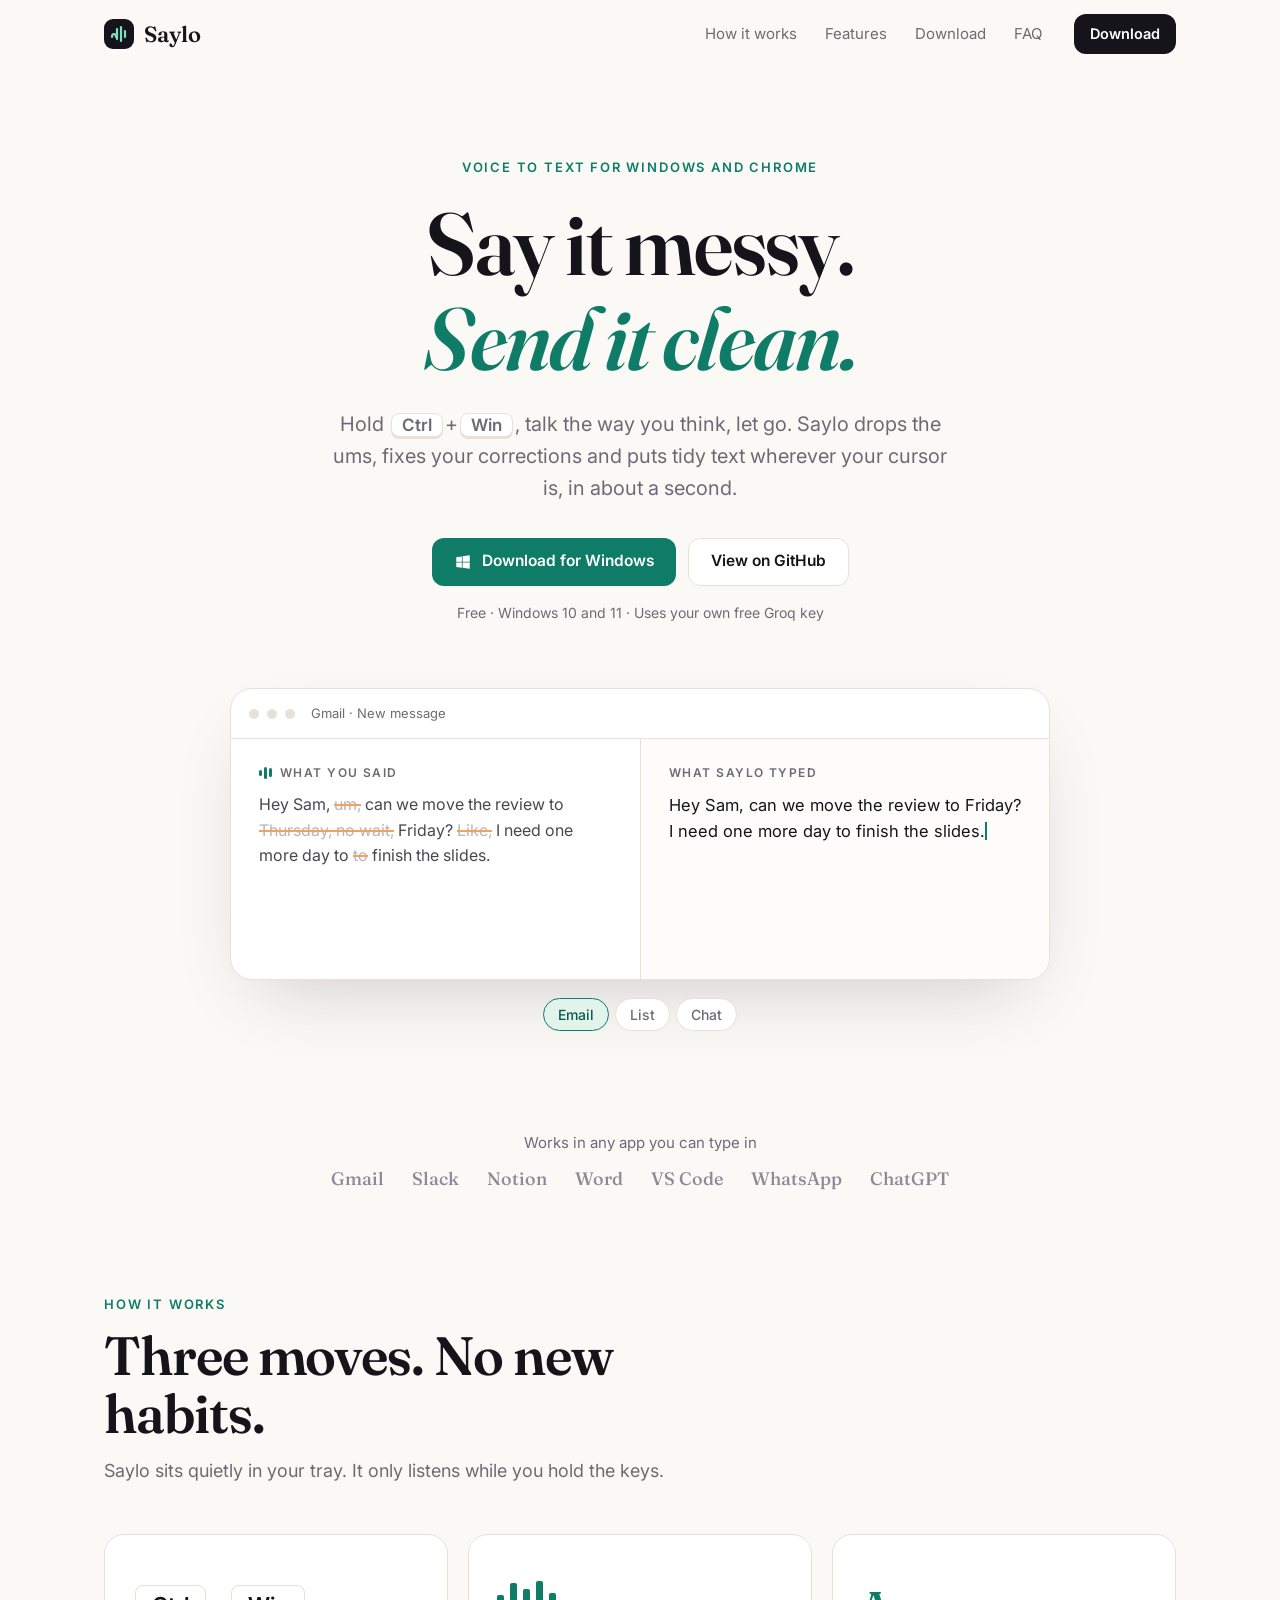
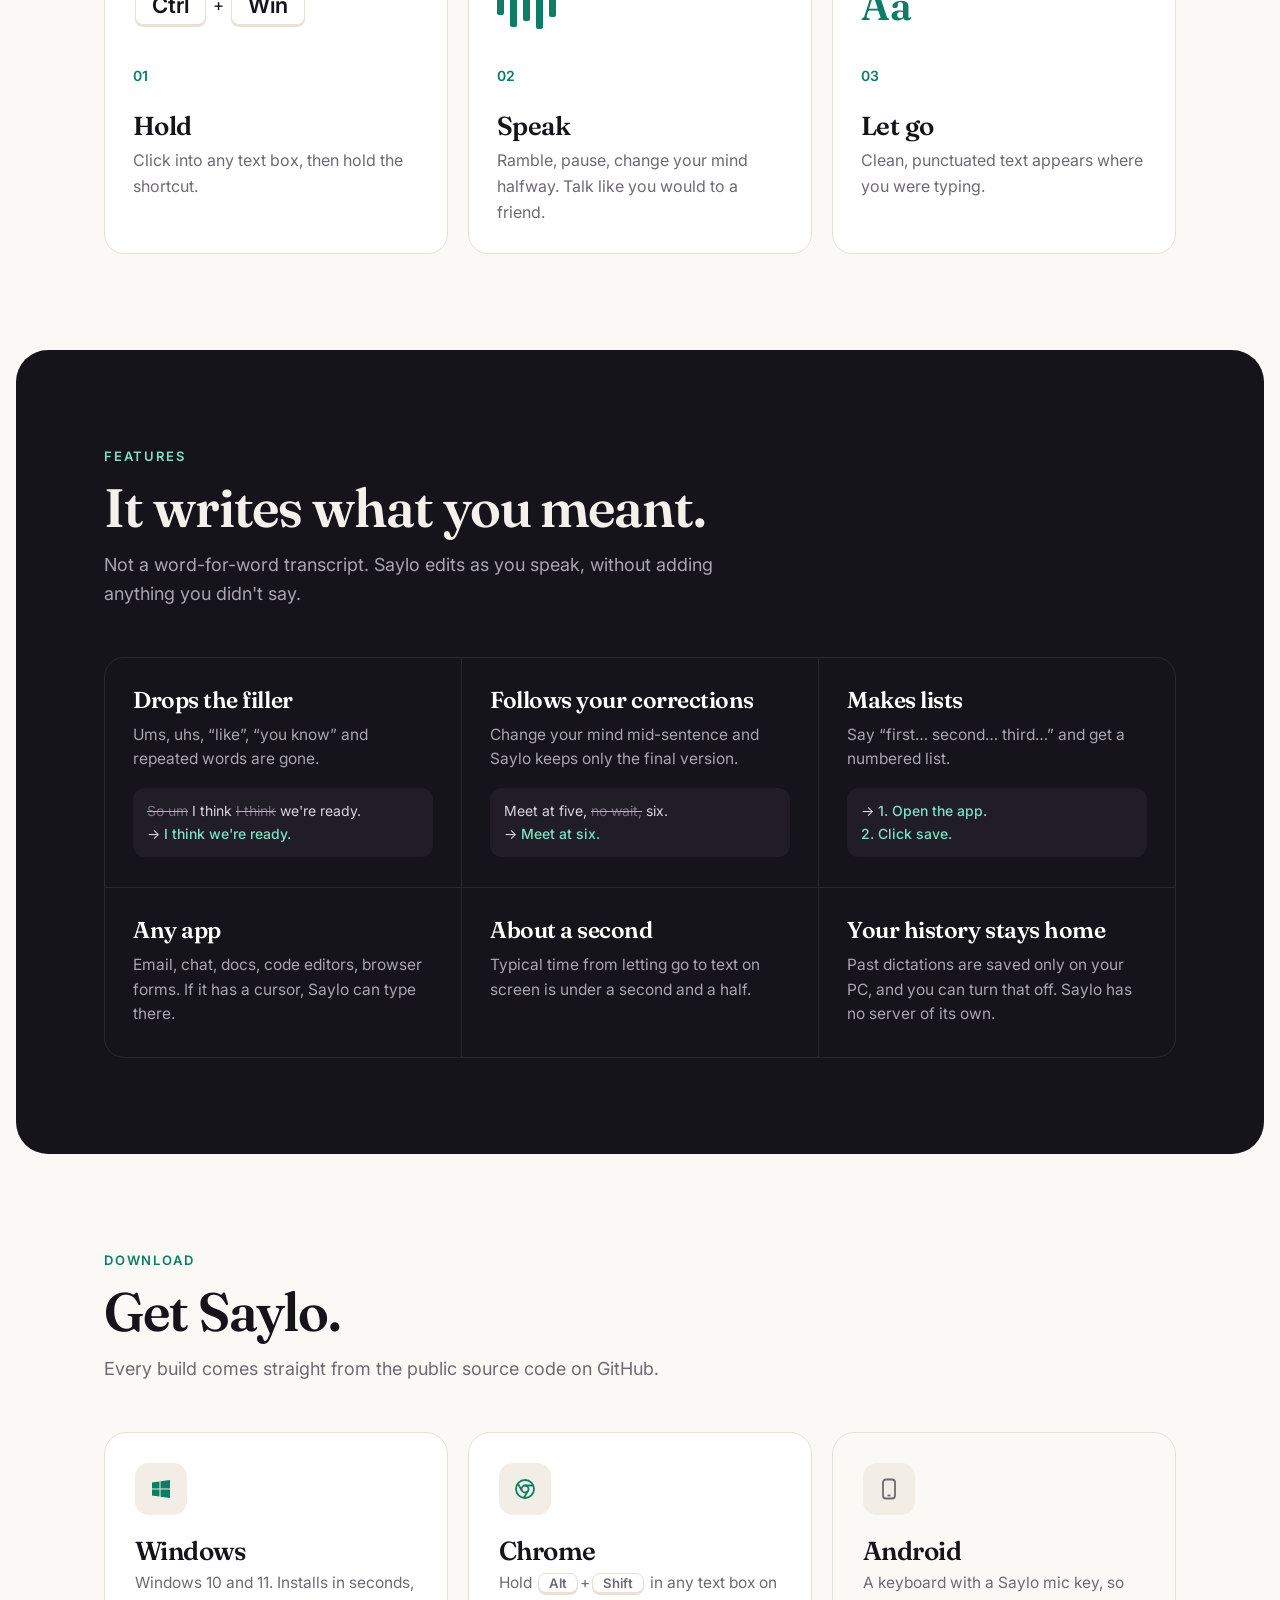
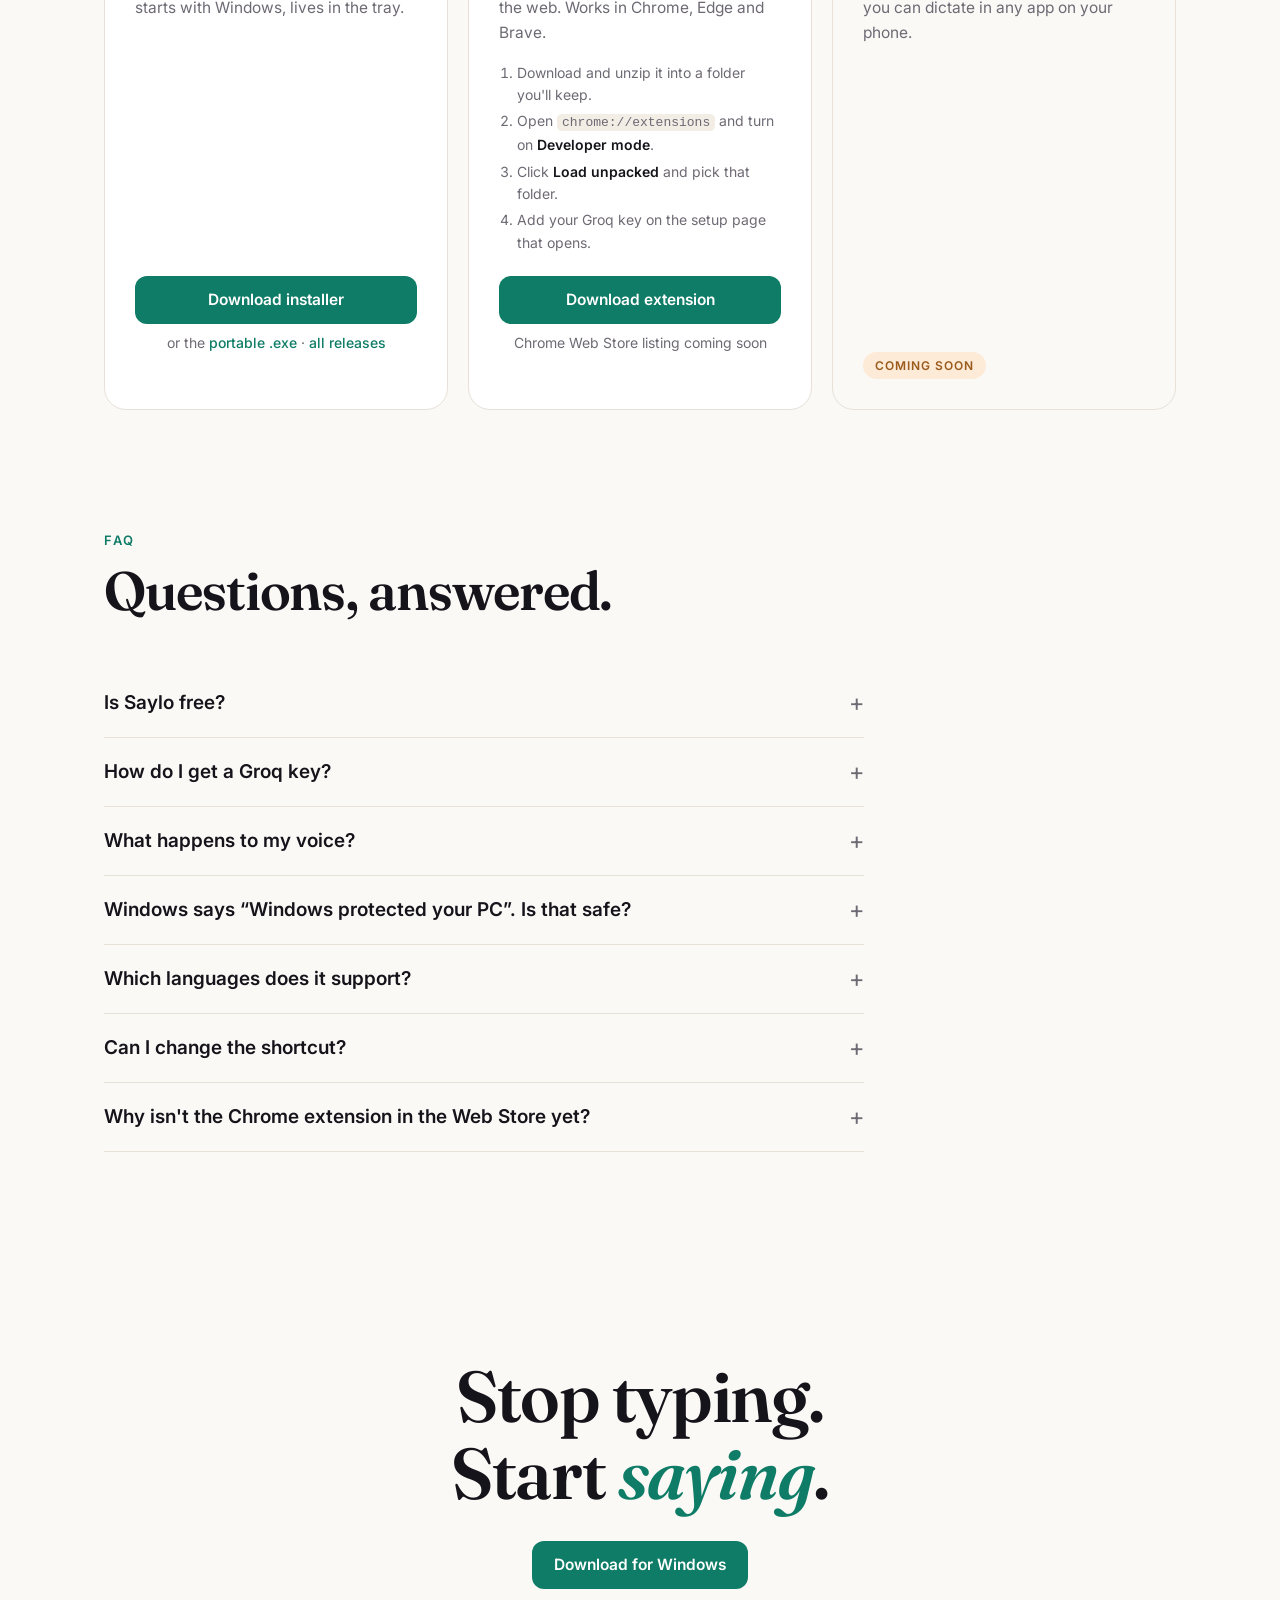
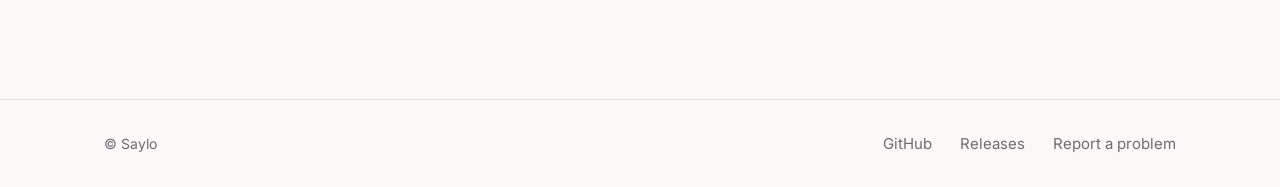
==== site/index.html @ 067e5f40 "Chrome extension: hold Alt+Shift to dictate into any web text box; ship it in releases and on the si" ====
<!doctype html>
<html lang="en">
<head>
<meta charset="utf-8">
<meta name="viewport" content="width=device-width, initial-scale=1">
<title>Saylo · Say it messy, send it clean</title>
<meta name="description" content="Saylo turns how you talk into clean, ready-to-send text in any app. Hold Ctrl + Win, speak, let go.">
<link rel="icon" href="data:image/svg+xml,%3Csvg xmlns='http://www.w3.org/2000/svg' viewBox='0 0 30 30'%3E%3Crect width='30' height='30' rx='9' fill='%2316141B'/%3E%3Cpath d='M8 18c0-2 1-3 2-3s2 1 2 3M13 20V10M17 22V8M21 18v-6' stroke='%237FE0C2' stroke-width='2.2' stroke-linecap='round' fill='none'/%3E%3C/svg%3E">
<link rel="preconnect" href="https://fonts.googleapis.com">
<link rel="preconnect" href="https://fonts.gstatic.com" crossorigin>
<link href="https://fonts.googleapis.com/css2?family=Fraunces:opsz,wght@9..144,500;9..144,600&family=Inter:wght@400;500;600&display=swap" rel="stylesheet">
<style>
  :root{
    --bg:#FBF9F6; --panel:#F2EDE5; --card:#FFFFFF; --ink:#16141B; --muted:#6E6A74; --line:#E7E1D8;
    --accent:#0E7C66; --accent-soft:#E2F3EC; --accent-ink:#095A4A; --mint:#7FE0C2; --warm:#F4A259; --warm-soft:#FDEBD8;
    --serif:"Fraunces",Georgia,serif; --sans:"Inter","Segoe UI",system-ui,sans-serif;
  }
  *{box-sizing:border-box;margin:0;padding:0}
  html{scroll-behavior:smooth}
  body{font-family:var(--sans);color:var(--ink);background:var(--bg);font-size:17px;line-height:1.6;-webkit-font-smoothing:antialiased}
  a{color:inherit;text-decoration:none}
  .wrap{max-width:1120px;margin:0 auto;padding:0 24px}
  h1,h2,h3{font-family:var(--serif);font-weight:600;letter-spacing:-.02em;line-height:1.08}
  .eyebrow{font-size:13px;font-weight:600;letter-spacing:.14em;text-transform:uppercase;color:var(--accent)}
  .kbd{display:inline-block;border:1px solid var(--line);background:var(--card);border-radius:8px;padding:1px 10px;font:600 .85em var(--sans);box-shadow:0 2px 0 var(--line);margin:0 2px;white-space:nowrap}

  /* nav */
  nav{position:sticky;top:0;z-index:10;background:rgba(251,249,246,.86);backdrop-filter:blur(12px);border-bottom:1px solid transparent;transition:border-color .2s}
  nav.scrolled{border-color:var(--line)}
  nav .wrap{display:flex;align-items:center;height:68px;gap:32px}
  .brand{display:flex;align-items:center;gap:10px;font:600 22px var(--serif)}
  .links{display:flex;gap:28px;font-size:15px;color:var(--muted);margin-left:auto}
  .links a:hover{color:var(--ink)}
  .btn{display:inline-flex;align-items:center;gap:10px;height:48px;padding:0 22px;border-radius:12px;font-weight:600;font-size:15.5px;transition:transform .15s,background .15s,border-color .15s}
  .btn:hover{transform:translateY(-1px)}
  .btn.dark{background:var(--ink);color:#fff}
  .btn.green{background:var(--accent);color:#fff} .btn.green:hover{background:var(--accent-ink)}
  .btn.line{border:1px solid var(--line);background:var(--card)} .btn.line:hover{border-color:#cfc7bb}
  .btn.sm{height:40px;padding:0 16px;font-size:14.5px}

  /* hero */
  .hero{padding:88px 0 72px;text-align:center}
  .hero h1{font-size:clamp(44px,7.4vw,88px);max-width:900px;margin:18px auto 22px}
  .hero h1 em{font-style:italic;color:var(--accent)}
  .hero .lead{font-size:clamp(17px,2vw,20px);color:var(--muted);max-width:620px;margin:0 auto 34px}
  .ctas{display:flex;gap:12px;justify-content:center;flex-wrap:wrap}
  .meta{margin-top:16px;font-size:14px;color:var(--muted)}

  /* demo */
  .demo{max-width:820px;margin:64px auto 0;background:var(--card);border:1px solid var(--line);border-radius:22px;box-shadow:0 30px 80px -30px rgba(22,20,27,.22);text-align:left;overflow:hidden}
  .demo-bar{display:flex;align-items:center;gap:8px;padding:14px 18px;border-bottom:1px solid var(--line);font-size:13px;color:var(--muted)}
  .demo-bar i{width:10px;height:10px;border-radius:50%;background:var(--line)}
  .demo-bar span{margin-left:8px}
  .demo-body{display:grid;grid-template-columns:1fr 1fr;min-height:240px}
  .pane{padding:26px 28px}
  .pane + .pane{border-left:1px solid var(--line);background:#FDFCFA}
  .pane h4{font:600 12px var(--sans);letter-spacing:.12em;text-transform:uppercase;color:var(--muted);margin-bottom:12px;display:flex;align-items:center;gap:8px}
  .said{font-size:16px;color:#4a4650}
  .said s{color:#b9b3bd;text-decoration-color:var(--warm);text-decoration-thickness:2px}
  .clean{font-size:16.5px;white-space:pre-line;min-height:7em}
  .caret{display:inline-block;width:2px;height:1.1em;background:var(--accent);vertical-align:-3px;animation:blink 1s steps(2) infinite}
  @keyframes blink{50%{opacity:0}}
  .rec{display:inline-flex;gap:2px;align-items:center;height:12px}
  .rec b{width:3px;border-radius:2px;background:var(--accent);animation:wave .9s ease-in-out infinite}
  .rec b:nth-child(1){height:6px}.rec b:nth-child(2){height:12px;animation-delay:.12s}.rec b:nth-child(3){height:9px;animation-delay:.24s}
  @keyframes wave{50%{transform:scaleY(.4)}}
  .tabs{display:flex;gap:6px;justify-content:center;margin-top:18px}
  .tabs button{font:500 14px var(--sans);border:1px solid var(--line);background:var(--card);border-radius:999px;padding:7px 14px;cursor:pointer;color:var(--muted)}
  .tabs button.on{border-color:var(--accent);background:var(--accent-soft);color:var(--accent-ink)}

  /* apps strip */
  .apps{padding:28px 0 8px;text-align:center;color:var(--muted);font-size:15px}
  .apps div{display:flex;flex-wrap:wrap;gap:10px 28px;justify-content:center;margin-top:12px;font:500 18px var(--serif);color:#8f8995}

  section{padding:96px 0}
  .head{max-width:640px;margin-bottom:48px}
  .head h2{font-size:clamp(34px,4.6vw,54px);margin:12px 0 14px}
  .head p{color:var(--muted);font-size:18px}

  /* steps */
  .steps{display:grid;grid-template-columns:repeat(3,1fr);gap:20px}
  .step{background:var(--card);border:1px solid var(--line);border-radius:20px;padding:28px}
  .step .n{font:600 14px var(--sans);color:var(--accent);margin-bottom:28px}
  .step h3{font-size:26px;margin-bottom:8px}
  .step p{color:var(--muted);font-size:16px}
  .step .vis{height:84px;display:flex;align-items:center;margin-bottom:20px}

  /* features */
  .dark-band{background:var(--ink);color:#F4F1EC;border-radius:32px;margin:0 16px}
  .dark-band .head p{color:#A9A4AE}
  .dark-band .eyebrow{color:var(--mint)}
  .grid{display:grid;grid-template-columns:repeat(3,1fr);gap:1px;background:#2A2731;border-radius:20px;overflow:hidden;border:1px solid #2A2731}
  .feat{background:var(--ink);padding:30px 28px}
  .feat h3{font-size:23px;margin-bottom:10px;color:#fff}
  .feat p{color:#A9A4AE;font-size:15.5px}
  .feat .ex{margin-top:16px;font-size:14px;background:#201D26;border-radius:12px;padding:12px 14px;color:#D9D4DE}
  .feat .ex s{color:#7a7480;text-decoration-color:var(--warm)}
  .feat .ex b{color:var(--mint);font-weight:500}

  /* platforms */
  .plats{display:grid;grid-template-columns:repeat(3,1fr);gap:20px}
  .plat{background:var(--card);border:1px solid var(--line);border-radius:22px;padding:30px;display:flex;flex-direction:column}
  .plat .ic{width:52px;height:52px;border-radius:14px;background:var(--panel);display:flex;align-items:center;justify-content:center;margin-bottom:22px}
  .plat h3{font-size:26px;margin-bottom:6px}
  .plat p{color:var(--muted);font-size:15.5px;margin-bottom:24px}
  .plat .acts{margin-top:auto;display:flex;flex-direction:column;gap:8px}
  .plat .alt{font-size:14px;color:var(--muted);text-align:center}
  .plat .alt a{color:var(--accent);font-weight:500}
  .soon{display:inline-flex;align-self:flex-start;font:600 12px var(--sans);letter-spacing:.08em;text-transform:uppercase;background:var(--warm-soft);color:#9a5a1c;border-radius:999px;padding:6px 12px}
  .plat.off{background:transparent}
  .install{font-size:14px;color:var(--muted);padding-left:18px;margin:-8px 0 22px;display:flex;flex-direction:column;gap:4px}
  .install b{color:var(--ink);font-weight:600}
  .install code{font-size:13px;background:var(--panel);border-radius:5px;padding:1px 5px}

  /* faq */
  .faq{max-width:760px}
  details{border-bottom:1px solid var(--line);padding:22px 0}
  summary{cursor:pointer;list-style:none;font:600 19px var(--sans);display:flex;justify-content:space-between;gap:20px}
  summary::-webkit-details-marker{display:none}
  summary:after{content:"+";font-weight:400;color:var(--muted);font-size:24px;line-height:1;transition:transform .2s}
  details[open] summary:after{transform:rotate(45deg)}
  details p{color:var(--muted);margin-top:12px;font-size:16px}
  details a{color:var(--accent);font-weight:500}

  /* final cta + footer */
  .final{text-align:center;padding:110px 0}
  .final h2{font-size:clamp(40px,6vw,72px);margin-bottom:28px}
  footer{border-top:1px solid var(--line);padding:32px 0;font-size:14px;color:var(--muted)}
  footer .wrap{display:flex;gap:20px;align-items:center;flex-wrap:wrap}
  footer .links{margin-left:auto}

  .reveal{opacity:0;transform:translateY(18px);transition:opacity .7s ease,transform .7s cubic-bezier(.2,.8,.2,1)}
  .reveal.in{opacity:1;transform:none}
  @media (prefers-reduced-motion:reduce){.reveal{opacity:1;transform:none;transition:none}.rec b,.caret{animation:none}}

  @media (max-width:880px){
    .links{display:none}
    nav .btn{margin-left:auto}
    .steps,.grid,.plats{grid-template-columns:1fr}
    .demo-body{grid-template-columns:1fr}
    .pane + .pane{border-left:0;border-top:1px solid var(--line)}
    .dark-band{margin:0;border-radius:0}
    section{padding:72px 0}
    .hero{padding:56px 0 48px}
  }
</style>
</head>
<body>
<nav id="nav">
  <div class="wrap">
    <a class="brand" href="#"><svg width="30" height="30" viewBox="0 0 30 30" aria-hidden="true"><rect width="30" height="30" rx="9" fill="#16141B"/><path d="M8 18c0-2 1-3 2-3s2 1 2 3M13 20V10M17 22V8M21 18v-6" stroke="#7FE0C2" stroke-width="2.2" stroke-linecap="round" fill="none"/></svg>Saylo</a>
    <div class="links"><a href="#how">How it works</a><a href="#features">Features</a><a href="#download">Download</a><a href="#faq">FAQ</a></div>
    <a class="btn dark sm" href="#download">Download</a>
  </div>
</nav>

<header class="hero">
  <div class="wrap">
    <div class="eyebrow">Voice to text for Windows and Chrome</div>
    <h1>Say it messy.<br><em>Send it clean.</em></h1>
    <p class="lead">Hold <span class="kbd">Ctrl</span>+<span class="kbd">Win</span>, talk the way you think, let go. Saylo drops the ums, fixes your corrections and puts tidy text wherever your cursor is, in about a second.</p>
    <div class="ctas">
      <a class="btn green" href="https://github.com/Mitovoid-AI/saylo/releases/latest/download/Saylo-Setup.exe">
        <svg width="18" height="18" viewBox="0 0 24 24" fill="currentColor" aria-hidden="true"><path d="M3 5.5 10.5 4.5v7H3zM11.5 4.3 21 3v8.5h-9.5zM3 12.5h7.5v7L3 18.5zM11.5 12.5H21V21l-9.5-1.3z"/></svg>
        Download for Windows</a>
      <a class="btn line" href="https://github.com/Mitovoid-AI/saylo">View on GitHub</a>
    </div>
    <p class="meta">Free · Windows 10 and 11 · Uses your own free Groq key</p>

    <div class="demo reveal" aria-label="Example of Saylo cleaning up speech">
      <div class="demo-bar"><i></i><i></i><i></i><span id="demoApp">Gmail · New message</span></div>
      <div class="demo-body">
        <div class="pane"><h4><span class="rec"><b></b><b></b><b></b></span> What you said</h4><p class="said" id="said"></p></div>
        <div class="pane"><h4>What Saylo typed</h4><p class="clean"><span id="clean"></span><span class="caret"></span></p></div>
      </div>
    </div>
    <div class="tabs" id="tabs"></div>
  </div>
</header>

<div class="apps"><p>Works in any app you can type in</p>
  <div><span>Gmail</span><span>Slack</span><span>Notion</span><span>Word</span><span>VS Code</span><span>WhatsApp</span><span>ChatGPT</span></div>
</div>

<section id="how">
  <div class="wrap">
    <div class="head reveal"><div class="eyebrow">How it works</div><h2>Three moves. No new habits.</h2><p>Saylo sits quietly in your tray. It only listens while you hold the keys.</p></div>
    <div class="steps">
      <div class="step reveal"><div class="vis"><span class="kbd" style="font-size:22px;padding:6px 16px">Ctrl</span>&nbsp;+&nbsp;<span class="kbd" style="font-size:22px;padding:6px 16px">Win</span></div><div class="n">01</div><h3>Hold</h3><p>Click into any text box, then hold the shortcut.</p></div>
      <div class="step reveal"><div class="vis"><span class="rec" style="height:48px;gap:6px"><b style="width:7px;height:20px"></b><b style="width:7px;height:44px"></b><b style="width:7px;height:32px"></b><b style="width:7px;height:48px;animation-delay:.36s"></b><b style="width:7px;height:24px;animation-delay:.48s"></b></span></div><div class="n">02</div><h3>Speak</h3><p>Ramble, pause, change your mind halfway. Talk like you would to a friend.</p></div>
      <div class="step reveal"><div class="vis" style="font:600 40px var(--serif);color:var(--accent)">Aa</div><div class="n">03</div><h3>Let go</h3><p>Clean, punctuated text appears where you were typing.</p></div>
    </div>
  </div>
</section>

<section id="features" class="dark-band">
  <div class="wrap">
    <div class="head reveal"><div class="eyebrow">Features</div><h2>It writes what you meant.</h2><p>Not a word-for-word transcript. Saylo edits as you speak, without adding anything you didn't say.</p></div>
    <div class="grid reveal">
      <div class="feat"><h3>Drops the filler</h3><p>Ums, uhs, “like”, “you know” and repeated words are gone.</p><div class="ex"><s>So um</s> I think <s>I think</s> we're ready.<br>→ <b>I think we're ready.</b></div></div>
      <div class="feat"><h3>Follows your corrections</h3><p>Change your mind mid-sentence and Saylo keeps only the final version.</p><div class="ex">Meet at five, <s>no wait,</s> six.<br>→ <b>Meet at six.</b></div></div>
      <div class="feat"><h3>Makes lists</h3><p>Say “first… second… third…” and get a numbered list.</p><div class="ex">→ <b>1. Open the app.<br>2. Click save.</b></div></div>
      <div class="feat"><h3>Any app</h3><p>Email, chat, docs, code editors, browser forms. If it has a cursor, Saylo can type there.</p></div>
      <div class="feat"><h3>About a second</h3><p>Typical time from letting go to text on screen is under a second and a half.</p></div>
      <div class="feat"><h3>Your history stays home</h3><p>Past dictations are saved only on your PC, and you can turn that off. Saylo has no server of its own.</p></div>
    </div>
  </div>
</section>

<section id="download">
  <div class="wrap">
    <div class="head reveal"><div class="eyebrow">Download</div><h2>Get Saylo.</h2><p>Every build comes straight from the public source code on GitHub.</p></div>
    <div class="plats">
      <div class="plat reveal">
        <div class="ic"><svg width="24" height="24" viewBox="0 0 24 24" fill="#0E7C66" aria-hidden="true"><path d="M3 5.5 10.5 4.5v7H3zM11.5 4.3 21 3v8.5h-9.5zM3 12.5h7.5v7L3 18.5zM11.5 12.5H21V21l-9.5-1.3z"/></svg></div>
        <h3>Windows</h3><p>Windows 10 and 11. Installs in seconds, starts with Windows, lives in the tray.</p>
        <div class="acts">
          <a class="btn green" style="justify-content:center" href="https://github.com/Mitovoid-AI/saylo/releases/latest/download/Saylo-Setup.exe">Download installer</a>
          <p class="alt">or the <a href="https://github.com/Mitovoid-AI/saylo/releases/latest/download/Saylo.exe">portable .exe</a> · <a href="https://github.com/Mitovoid-AI/saylo/releases">all releases</a></p>
        </div>
      </div>
      <div class="plat reveal">
        <div class="ic"><svg width="24" height="24" viewBox="0 0 24 24" fill="none" stroke="#0E7C66" stroke-width="1.8" aria-hidden="true"><circle cx="12" cy="12" r="9"/><circle cx="12" cy="12" r="3.5"/><path d="M12 8.5h8.3M8.97 13.75 4.8 6.6M15.03 13.75 10.9 20.9"/></svg></div>
        <h3>Chrome</h3><p>Hold <span class="kbd">Alt</span>+<span class="kbd">Shift</span> in any text box on the web. Works in Chrome, Edge and Brave.</p>
        <ol class="install">
          <li>Download and unzip it into a folder you'll keep.</li>
          <li>Open <code>chrome://extensions</code> and turn on <b>Developer mode</b>.</li>
          <li>Click <b>Load unpacked</b> and pick that folder.</li>
          <li>Add your Groq key on the setup page that opens.</li>
        </ol>
        <div class="acts">
          <a class="btn green" style="justify-content:center" href="https://github.com/Mitovoid-AI/saylo/releases/latest/download/saylo-chrome.zip">Download extension</a>
          <p class="alt">Chrome Web Store listing coming soon</p>
        </div>
      </div>
      <div class="plat off reveal">
        <div class="ic"><svg width="24" height="24" viewBox="0 0 24 24" fill="none" stroke="#6E6A74" stroke-width="1.8" aria-hidden="true"><rect x="6" y="2.5" width="12" height="19" rx="3"/><path d="M10.5 18.5h3"/></svg></div>
        <h3>Android</h3><p>A keyboard with a Saylo mic key, so you can dictate in any app on your phone.</p>
        <div class="acts"><span class="soon">Coming soon</span></div>
      </div>
    </div>
  </div>
</section>

<section id="faq" style="padding-top:24px">
  <div class="wrap">
    <div class="head reveal"><div class="eyebrow">FAQ</div><h2>Questions, answered.</h2></div>
    <div class="faq">
      <details><summary>Is Saylo free?</summary><p>Yes. Saylo uses Groq's speech and language models, and you plug in your own Groq API key, which is free for personal use within Groq's limits. A paid plan that needs no key is planned.</p></details>
      <details><summary>How do I get a Groq key?</summary><p>Sign in at <a href="https://console.groq.com/keys" rel="noopener">console.groq.com/keys</a>, click “Create API Key” and paste it into Saylo during setup. It takes about a minute. The key is stored only on your computer.</p></details>
      <details><summary>What happens to my voice?</summary><p>Saylo records only while you hold the shortcut. The clip goes directly from your PC to Groq to be turned into text and cleaned up; Saylo has no server in between. Your history is kept on your PC only, and you can switch it off or delete it.</p></details>
      <details><summary>Windows says “Windows protected your PC”. Is that safe?</summary><p>That warning appears for new apps that aren't code-signed yet. Click “More info”, then “Run anyway”. The installer is built automatically from the public code in the GitHub repository.</p></details>
      <details><summary>Which languages does it support?</summary><p>English for now.</p></details>
      <details><summary>Can I change the shortcut?</summary><p>Not yet. On Windows it's Ctrl + Win, and in Chrome it's Alt + Shift, held down while you speak.</p></details>
      <details><summary>Why isn't the Chrome extension in the Web Store yet?</summary><p>The listing is on its way. Until then, install it with “Load unpacked” as shown above; Chrome shows a small developer-mode notice for extensions installed this way.</p></details>
    </div>
  </div>
</section>

<section class="final">
  <div class="wrap reveal">
    <h2>Stop typing.<br>Start <em style="color:var(--accent)">saying</em>.</h2>
    <a class="btn green" href="https://github.com/Mitovoid-AI/saylo/releases/latest/download/Saylo-Setup.exe">Download for Windows</a>
  </div>
</section>

<footer>
  <div class="wrap">
    <span>© Saylo</span>
    <div class="links" style="display:flex"><a href="https://github.com/Mitovoid-AI/saylo">GitHub</a><a href="https://github.com/Mitovoid-AI/saylo/releases">Releases</a><a href="https://github.com/Mitovoid-AI/saylo/issues">Report a problem</a></div>
  </div>
</footer>

<script>
  // Hero demo: what was said (fillers struck through) and what Saylo typed, typed out letter by letter.
  const DEMOS = [
    {tab: "Email", app: "Gmail · New message",
     said: "Hey Sam, <s>um,</s> can we move the review to <s>Thursday, no wait,</s> Friday? <s>Like,</s> I need one more day to <s>to</s> finish the slides.",
     clean: "Hey Sam, can we move the review to Friday? I need one more day to finish the slides."},
    {tab: "List", app: "Notion · Launch plan",
     said: "<s>So uh</s> there are three things left, first fix the login bug, second <s>um</s> update the docs, and third ship the release.",
     clean: "There are three things left:\n1. Fix the login bug.\n2. Update the docs.\n3. Ship the release."},
    {tab: "Chat", app: "Slack · #design",
     said: "<s>Okay so</s> I <s>I</s> love the new colors <s>you know</s> but the buttons feel <s>kind of</s> too small on mobile.",
     clean: "I love the new colors, but the buttons feel too small on mobile."},
  ];
  const tabs = document.getElementById("tabs"), said = document.getElementById("said"),
        clean = document.getElementById("clean"), appName = document.getElementById("demoApp");
  let current = 0, timer = null, auto = true;
  function play(i) {
    current = i; clearInterval(timer);
    [...tabs.children].forEach((b, j) => b.classList.toggle("on", j === i));
    said.innerHTML = DEMOS[i].said; appName.textContent = DEMOS[i].app; clean.textContent = "";
    const text = DEMOS[i].clean; let n = 0;
    timer = setInterval(() => {
      clean.textContent = text.slice(0, ++n);
      if (n >= text.length) { clearInterval(timer); if (auto) timer = setTimeout(() => play((current + 1) % DEMOS.length), 3200); }
    }, 22);
  }
  DEMOS.forEach((d, i) => {
    const b = document.createElement("button"); b.textContent = d.tab;
    b.onclick = () => { auto = false; clearTimeout(timer); play(i); };
    tabs.appendChild(b);
  });
  play(0);

  const io = new IntersectionObserver(es => es.forEach(e => e.isIntersecting && (e.target.classList.add("in"), io.unobserve(e.target))), {threshold: .12});
  document.querySelectorAll(".reveal").forEach(el => io.observe(el));
  const nav = document.getElementById("nav");
  addEventListener("scroll", () => nav.classList.toggle("scrolled", scrollY > 8), {passive: true});
</script>
</body>
</html>
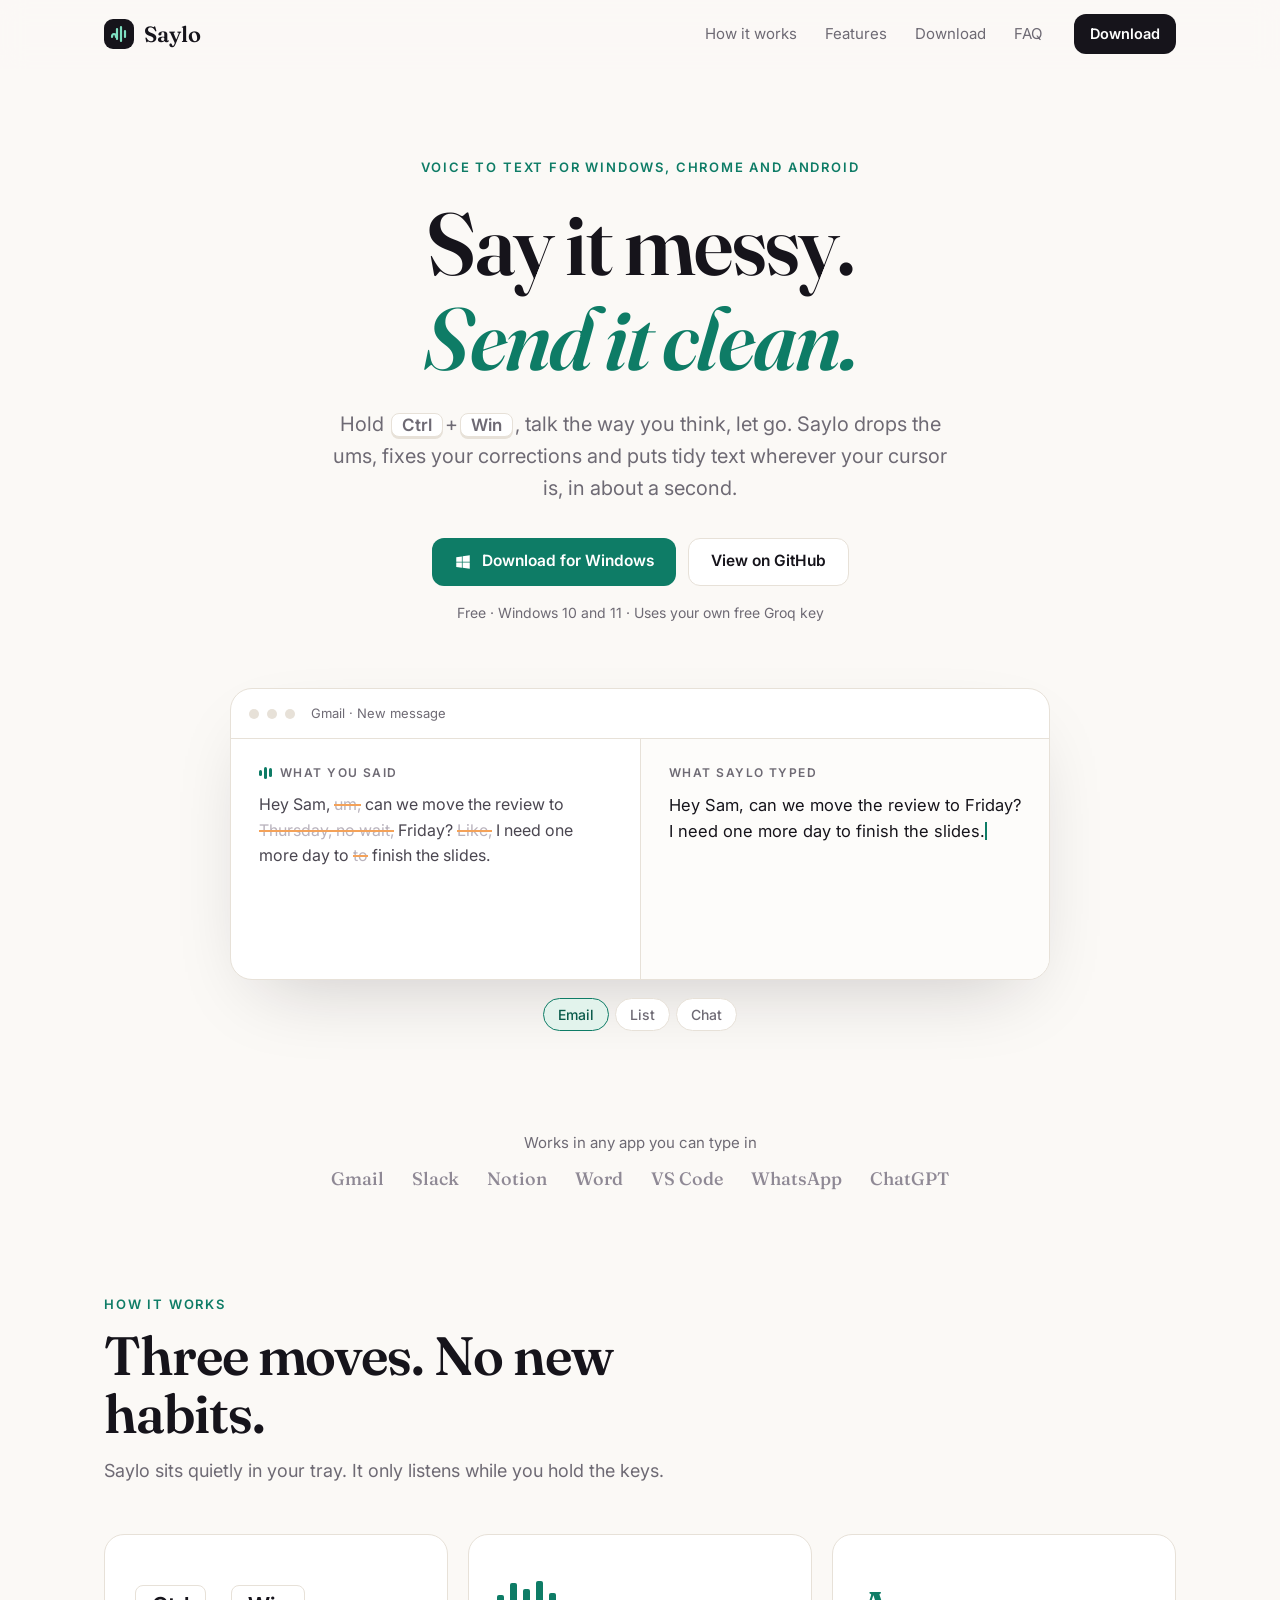
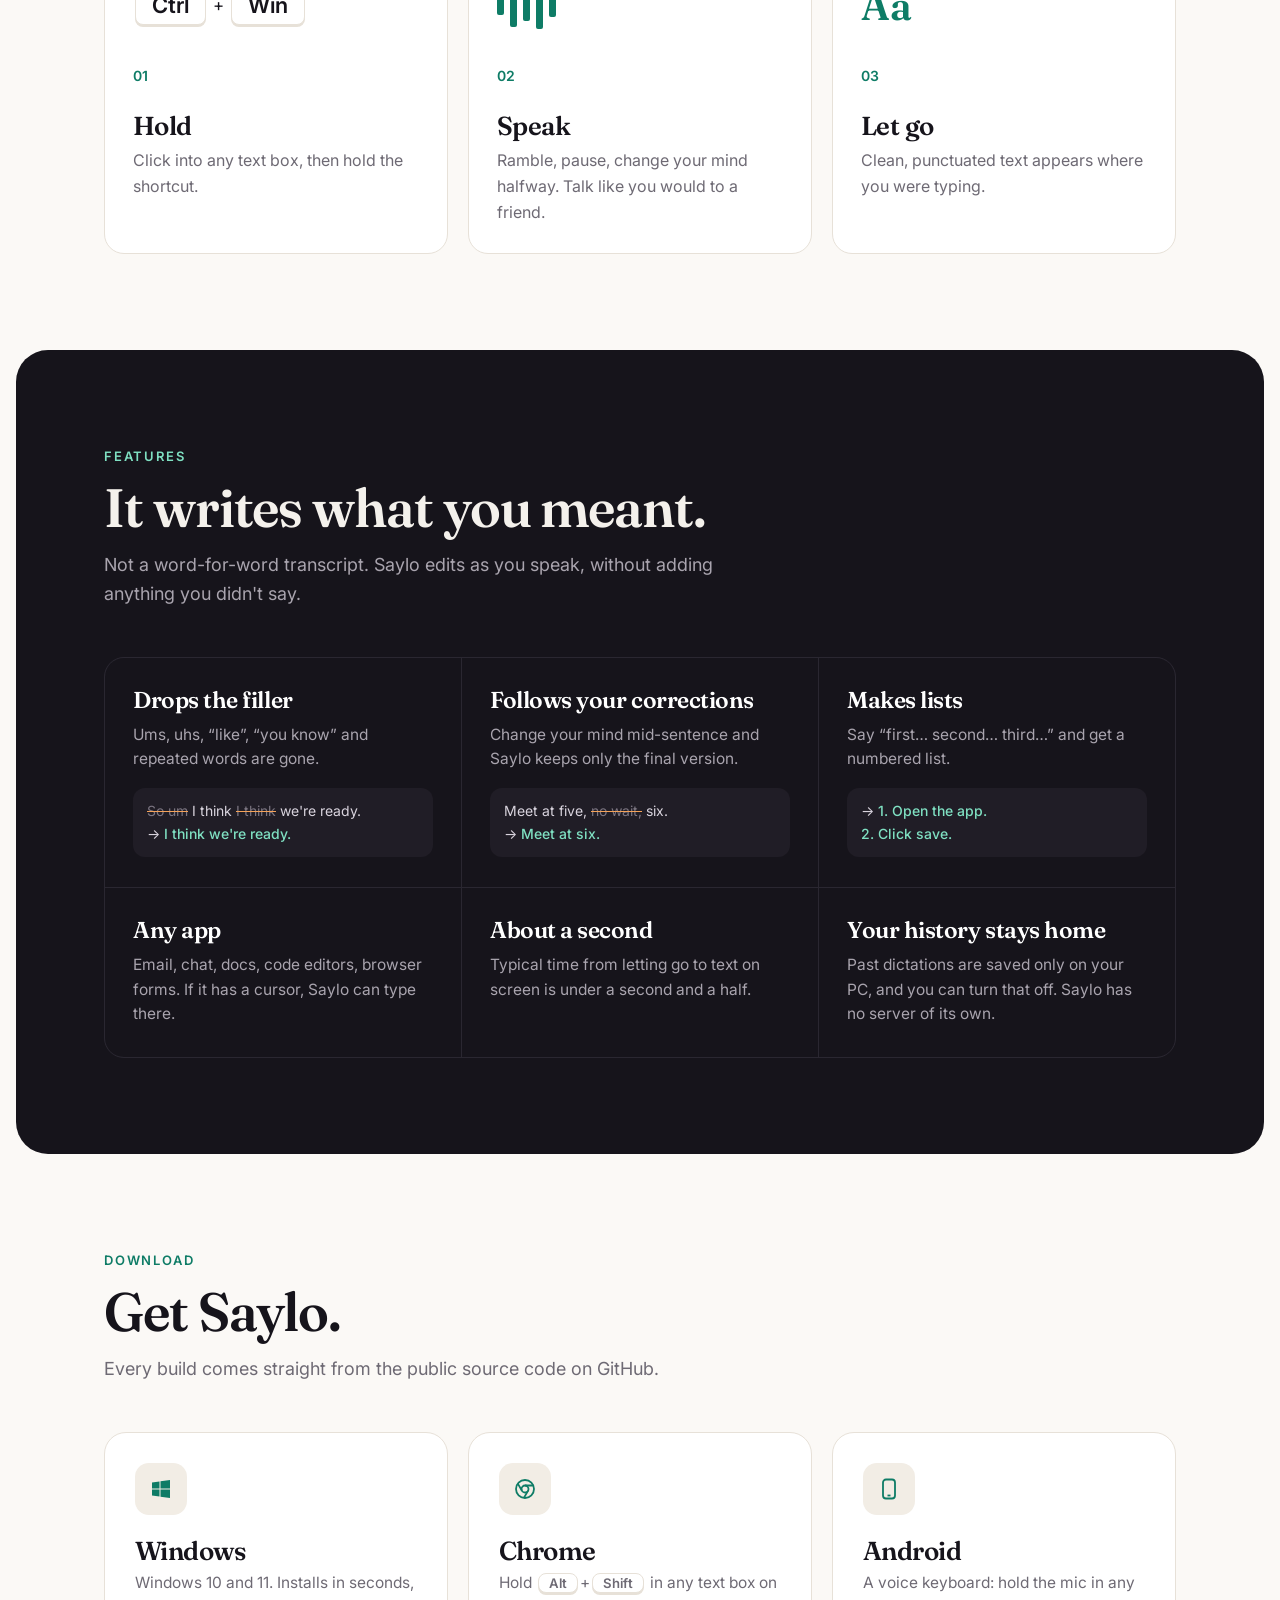
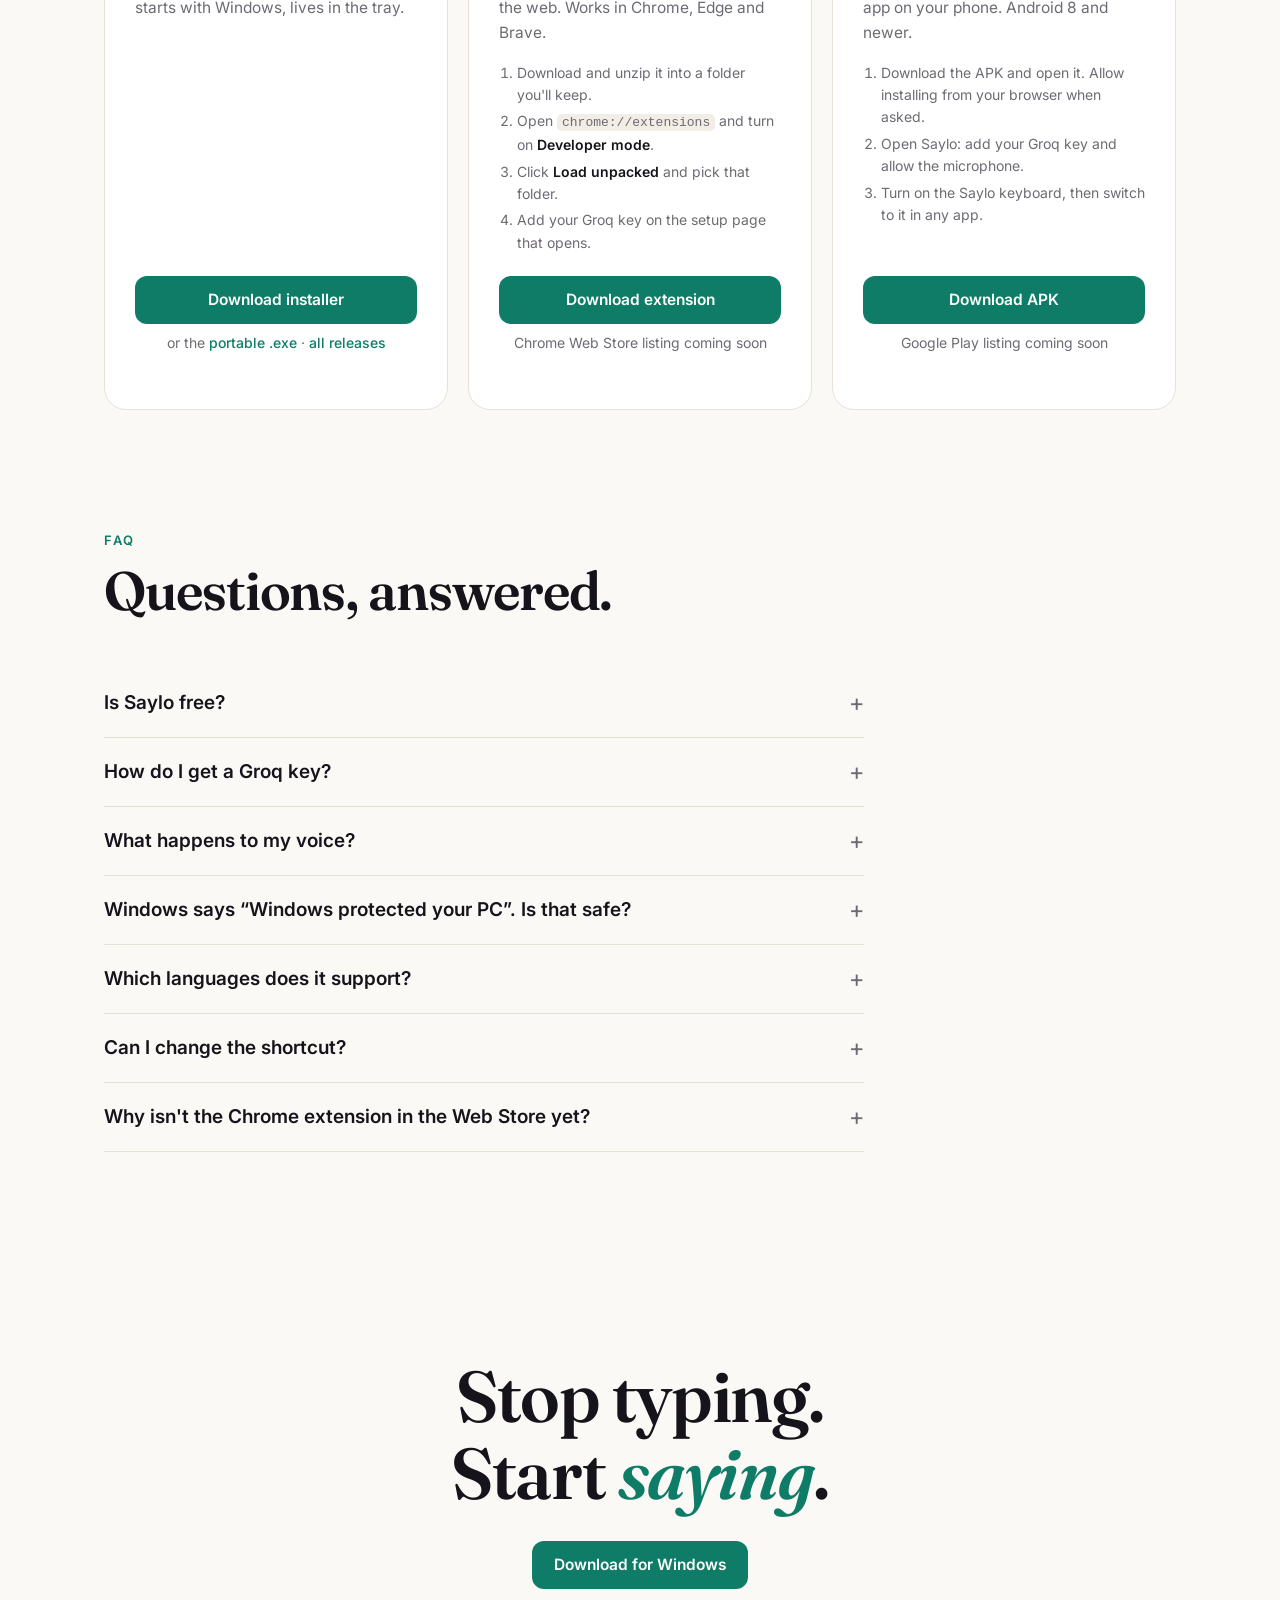
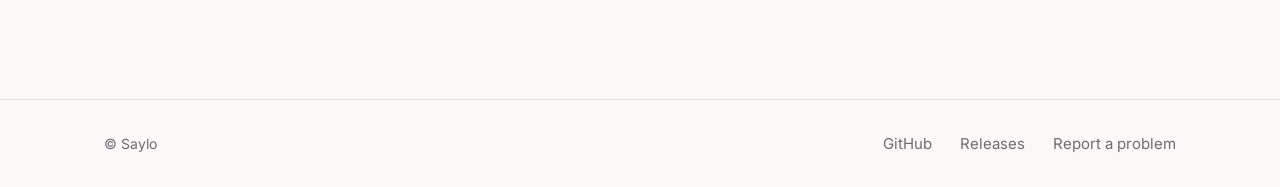
==== commit 5143ad18: "Android voice keyboard (APK built in releases), README, paid no-key version note Co-Authored-By: Cla" ====
--- a/site/index.html
+++ b/site/index.html
@@ -156,7 +156,7 @@
 
 <header class="hero">
   <div class="wrap">
-    <div class="eyebrow">Voice to text for Windows and Chrome</div>
+    <div class="eyebrow">Voice to text for Windows, Chrome and Android</div>
     <h1>Say it messy.<br><em>Send it clean.</em></h1>
     <p class="lead">Hold <span class="kbd">Ctrl</span>+<span class="kbd">Win</span>, talk the way you think, let go. Saylo drops the ums, fixes your corrections and puts tidy text wherever your cursor is, in about a second.</p>
     <div class="ctas">
@@ -233,10 +233,18 @@
           <p class="alt">Chrome Web Store listing coming soon</p>
         </div>
       </div>
-      <div class="plat off reveal">
-        <div class="ic"><svg width="24" height="24" viewBox="0 0 24 24" fill="none" stroke="#6E6A74" stroke-width="1.8" aria-hidden="true"><rect x="6" y="2.5" width="12" height="19" rx="3"/><path d="M10.5 18.5h3"/></svg></div>
-        <h3>Android</h3><p>A keyboard with a Saylo mic key, so you can dictate in any app on your phone.</p>
-        <div class="acts"><span class="soon">Coming soon</span></div>
+      <div class="plat reveal">
+        <div class="ic"><svg width="24" height="24" viewBox="0 0 24 24" fill="none" stroke="#0E7C66" stroke-width="1.8" aria-hidden="true"><rect x="6" y="2.5" width="12" height="19" rx="3"/><path d="M10.5 18.5h3"/></svg></div>
+        <h3>Android</h3><p>A voice keyboard: hold the mic in any app on your phone. Android 8 and newer.</p>
+        <ol class="install">
+          <li>Download the APK and open it. Allow installing from your browser when asked.</li>
+          <li>Open Saylo: add your Groq key and allow the microphone.</li>
+          <li>Turn on the Saylo keyboard, then switch to it in any app.</li>
+        </ol>
+        <div class="acts">
+          <a class="btn green" style="justify-content:center" href="https://github.com/Mitovoid-AI/saylo/releases/latest/download/saylo-android.apk">Download APK</a>
+          <p class="alt">Google Play listing coming soon</p>
+        </div>
       </div>
     </div>
   </div>
@@ -246,7 +254,7 @@
   <div class="wrap">
     <div class="head reveal"><div class="eyebrow">FAQ</div><h2>Questions, answered.</h2></div>
     <div class="faq">
-      <details><summary>Is Saylo free?</summary><p>Yes. Saylo uses Groq's speech and language models, and you plug in your own Groq API key, which is free for personal use within Groq's limits. A paid plan that needs no key is planned.</p></details>
+      <details><summary>Is Saylo free?</summary><p>Yes. Saylo uses Groq's speech and language models, and you plug in your own Groq API key, which is free for personal use within Groq's limits. A paid version that needs no key is coming in the next update.</p></details>
       <details><summary>How do I get a Groq key?</summary><p>Sign in at <a href="https://console.groq.com/keys" rel="noopener">console.groq.com/keys</a>, click “Create API Key” and paste it into Saylo during setup. It takes about a minute. The key is stored only on your computer.</p></details>
       <details><summary>What happens to my voice?</summary><p>Saylo records only while you hold the shortcut. The clip goes directly from your PC to Groq to be turned into text and cleaned up; Saylo has no server in between. Your history is kept on your PC only, and you can switch it off or delete it.</p></details>
       <details><summary>Windows says “Windows protected your PC”. Is that safe?</summary><p>That warning appears for new apps that aren't code-signed yet. Click “More info”, then “Run anyway”. The installer is built automatically from the public code in the GitHub repository.</p></details>
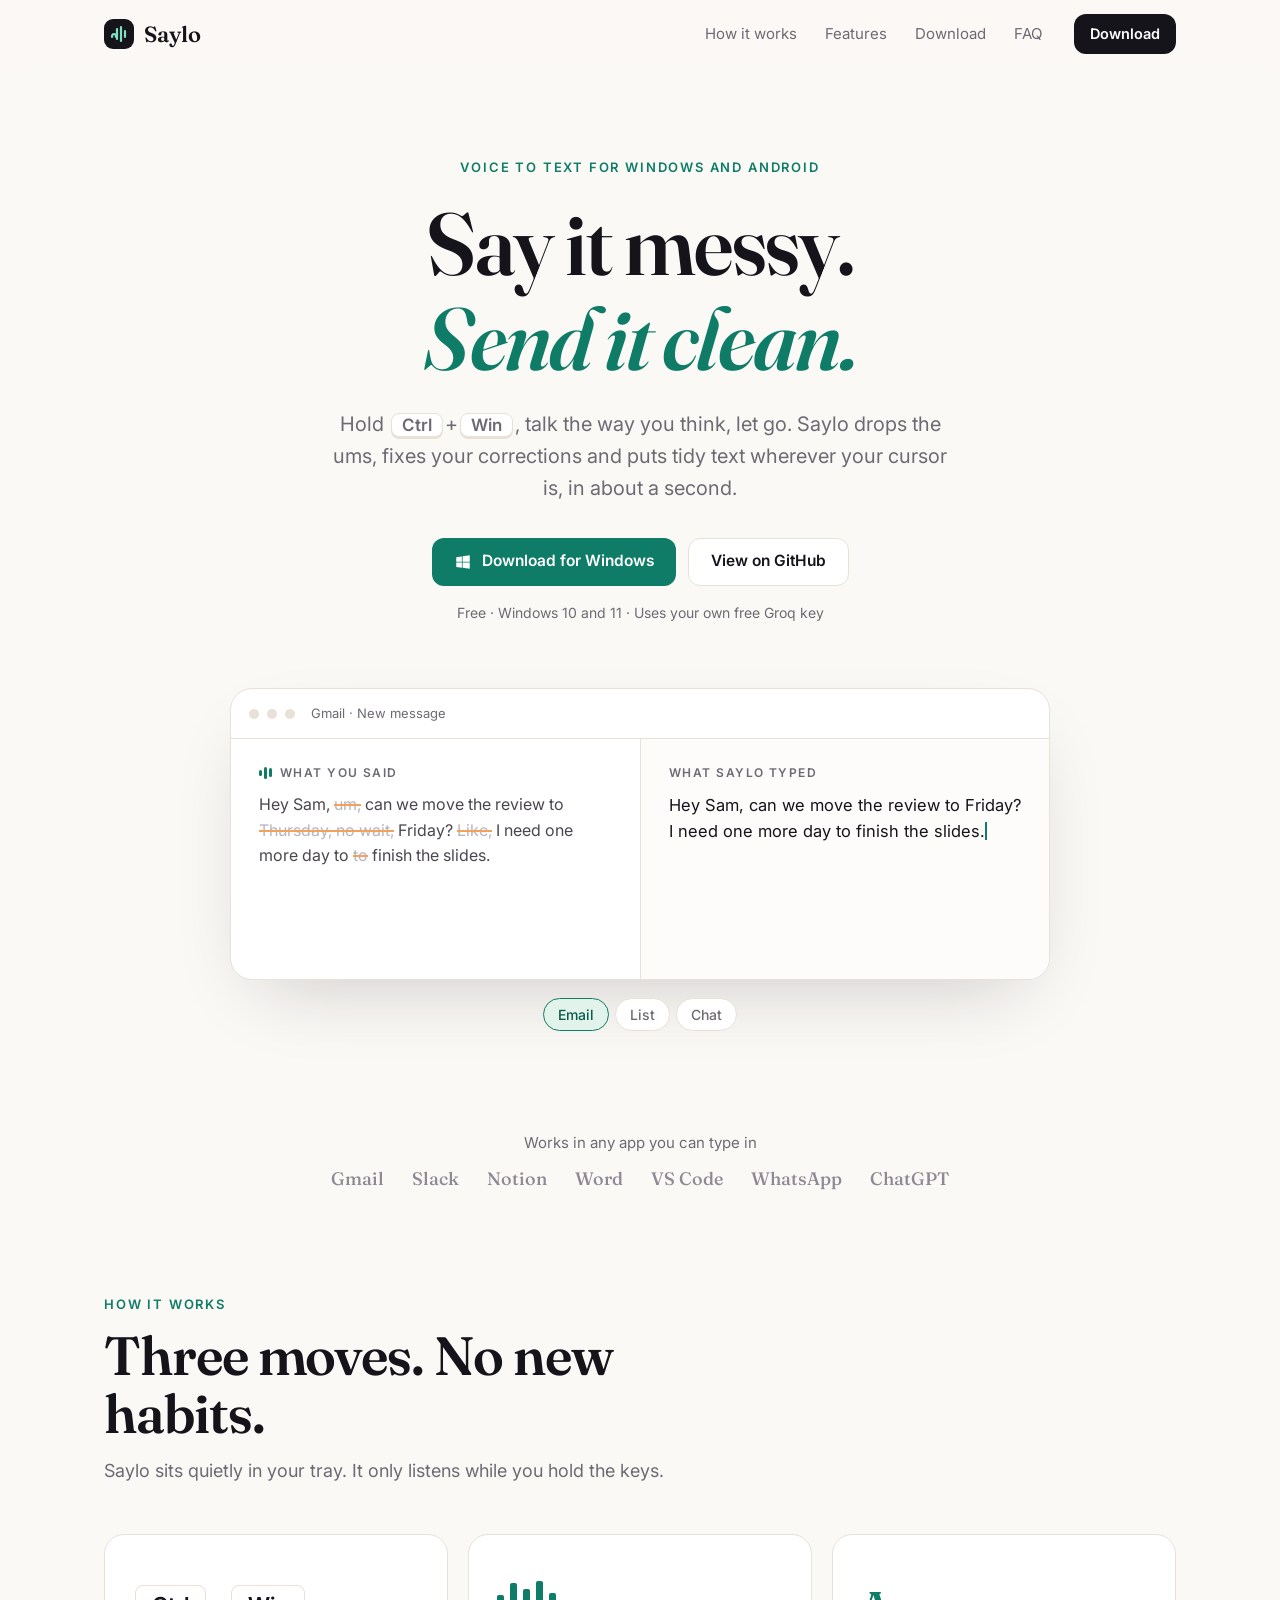
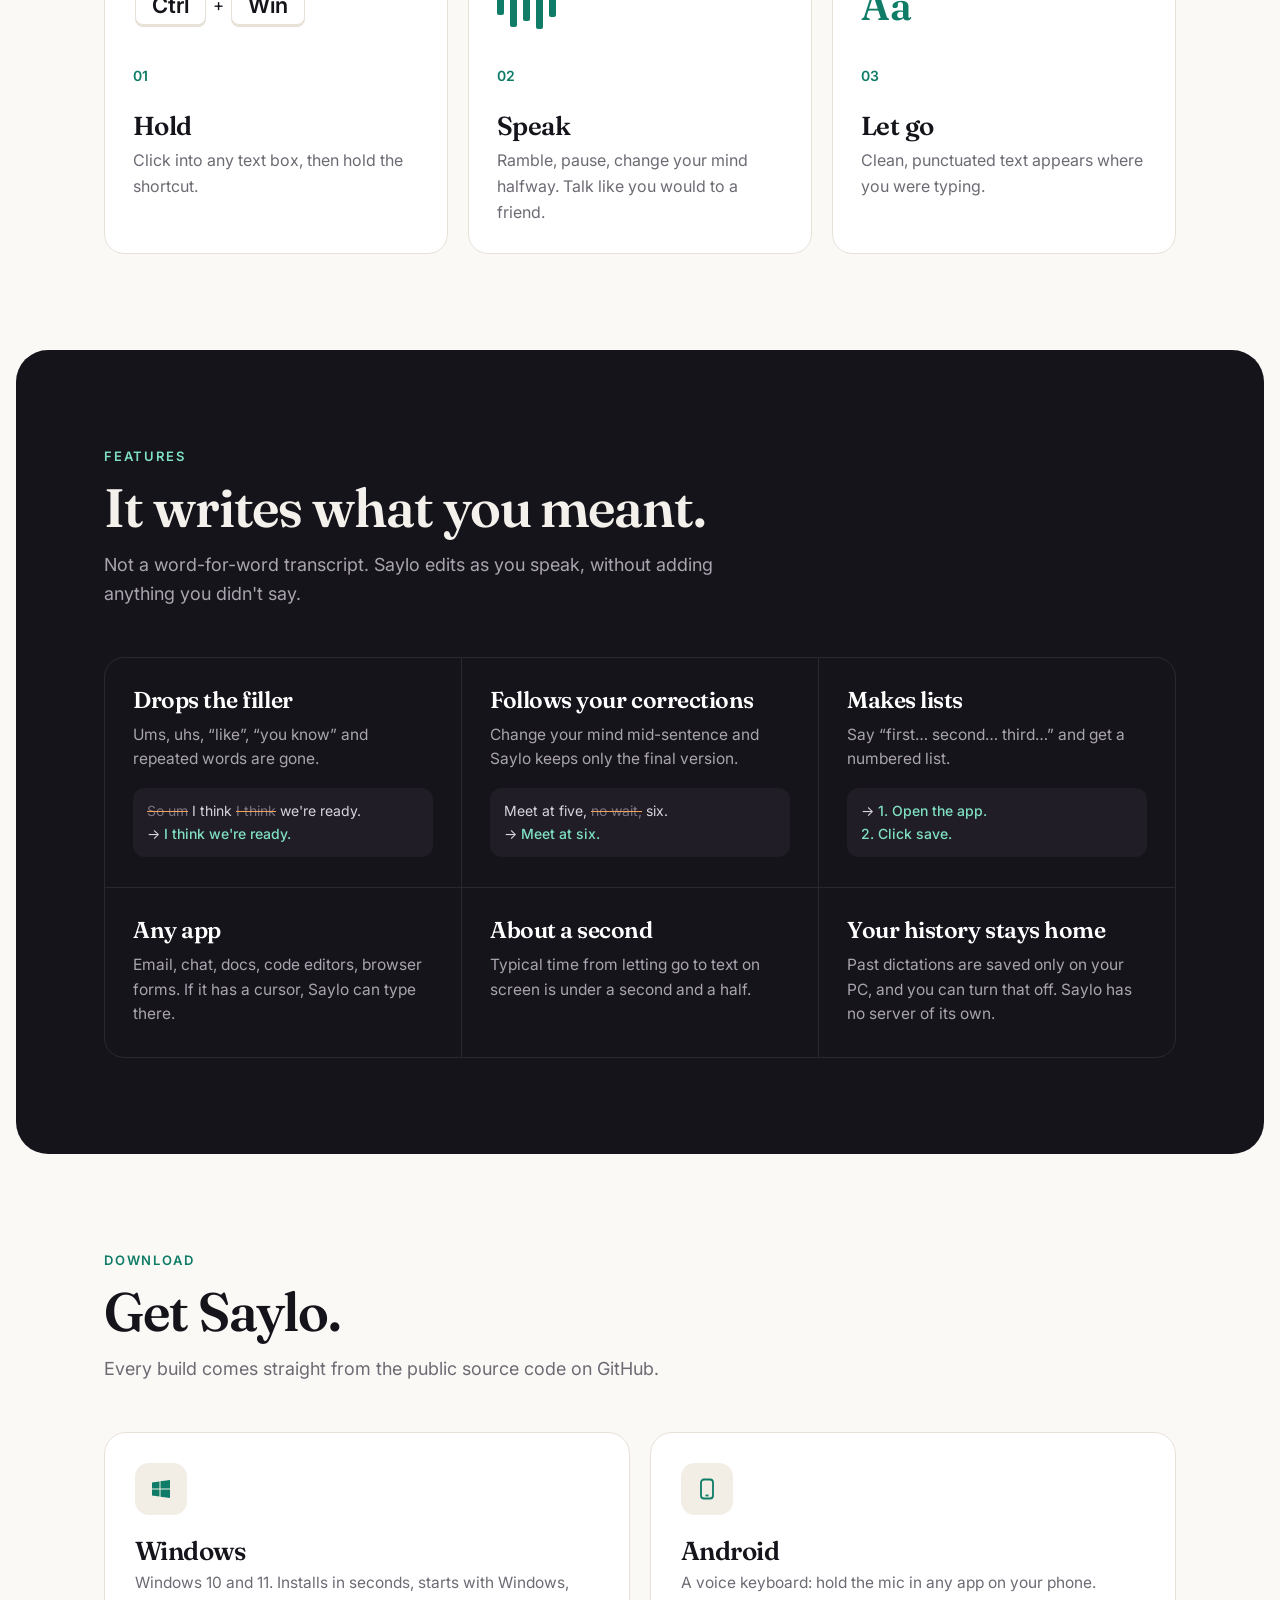
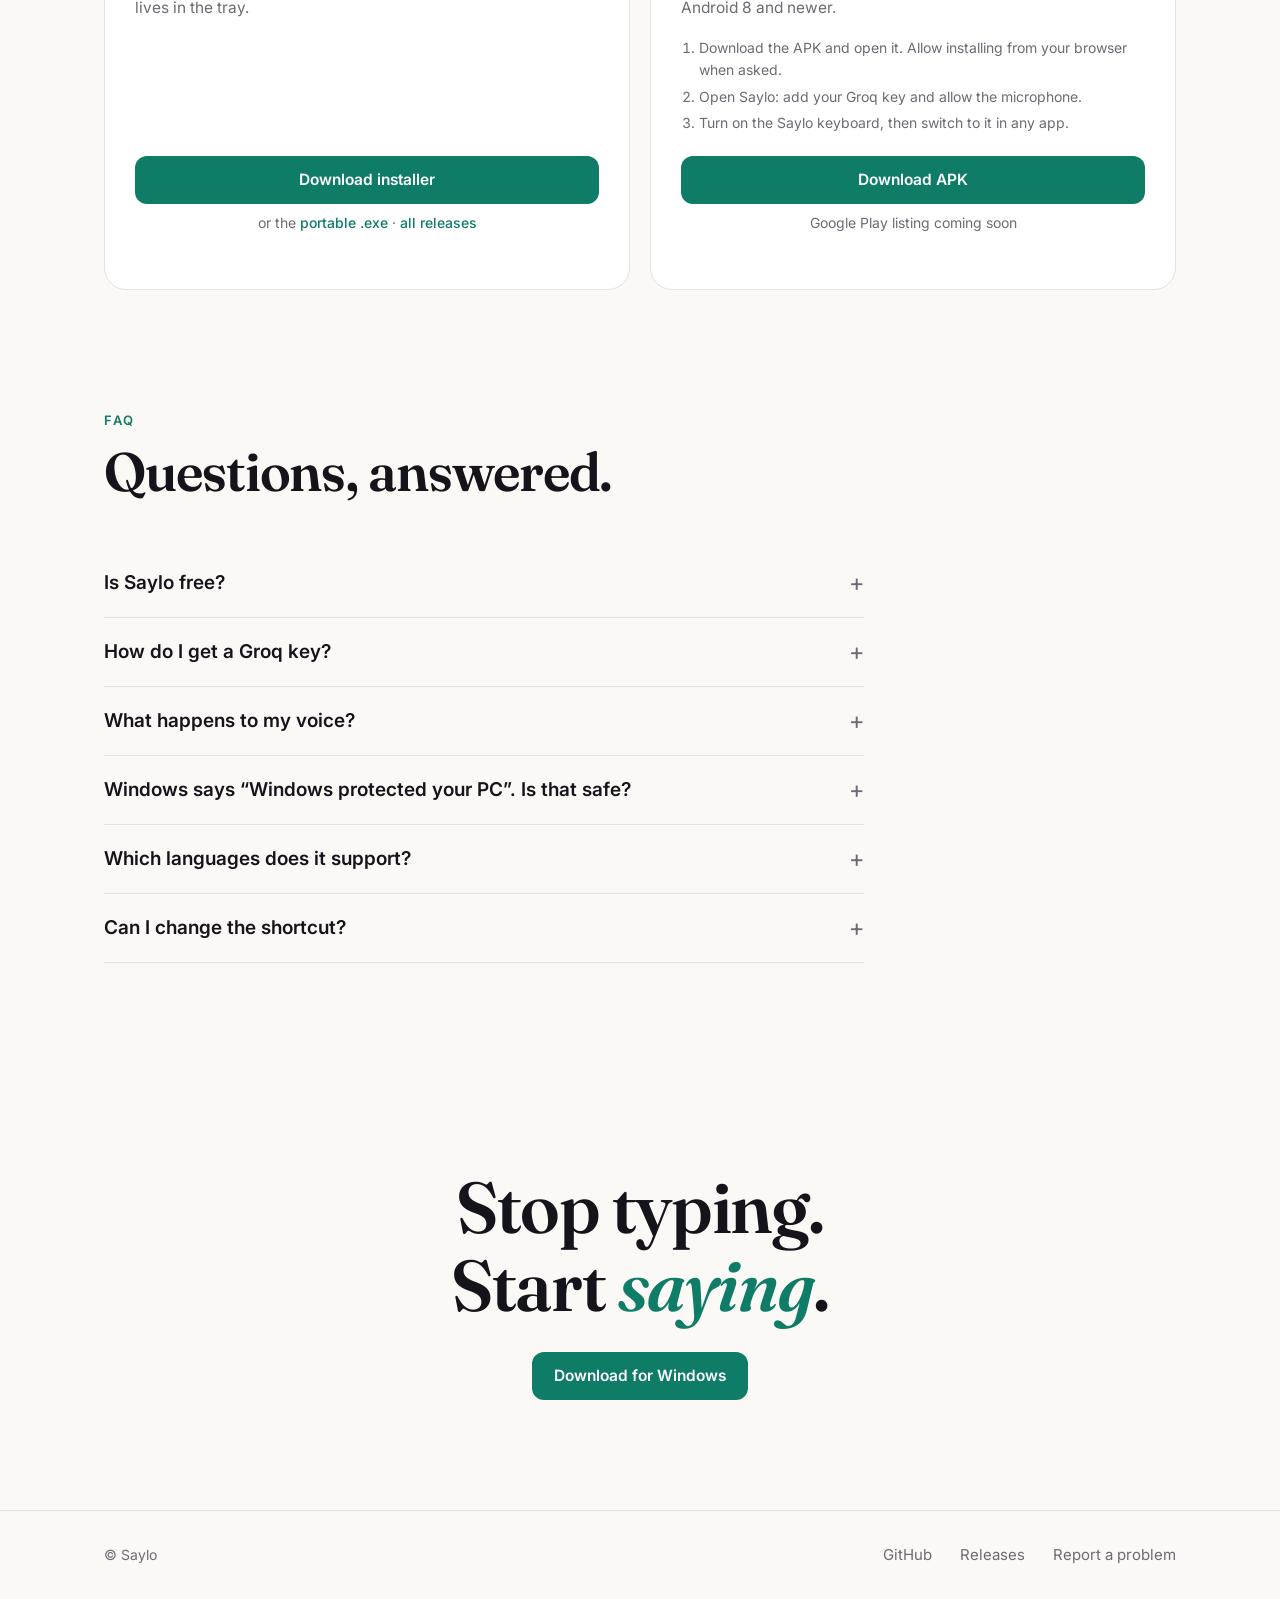
==== commit 3980afae: "Remove the Chrome extension It wasn't responding well, so Saylo is now Windows and Android only. The" ====
--- a/site/index.html
+++ b/site/index.html
@@ -98,7 +98,7 @@
   .feat .ex b{color:var(--mint);font-weight:500}
 
   /* platforms */
-  .plats{display:grid;grid-template-columns:repeat(3,1fr);gap:20px}
+  .plats{display:grid;grid-template-columns:repeat(2,1fr);gap:20px}
   .plat{background:var(--card);border:1px solid var(--line);border-radius:22px;padding:30px;display:flex;flex-direction:column}
   .plat .ic{width:52px;height:52px;border-radius:14px;background:var(--panel);display:flex;align-items:center;justify-content:center;margin-bottom:22px}
   .plat h3{font-size:26px;margin-bottom:6px}
@@ -156,7 +156,7 @@
 
 <header class="hero">
   <div class="wrap">
-    <div class="eyebrow">Voice to text for Windows, Chrome and Android</div>
+    <div class="eyebrow">Voice to text for Windows and Android</div>
     <h1>Say it messy.<br><em>Send it clean.</em></h1>
     <p class="lead">Hold <span class="kbd">Ctrl</span>+<span class="kbd">Win</span>, talk the way you think, let go. Saylo drops the ums, fixes your corrections and puts tidy text wherever your cursor is, in about a second.</p>
     <div class="ctas">
@@ -217,20 +217,6 @@
         <div class="acts">
           <a class="btn green" style="justify-content:center" href="https://github.com/Mitovoid-AI/saylo/releases/latest/download/Saylo-Setup.exe">Download installer</a>
           <p class="alt">or the <a href="https://github.com/Mitovoid-AI/saylo/releases/latest/download/Saylo.exe">portable .exe</a> · <a href="https://github.com/Mitovoid-AI/saylo/releases">all releases</a></p>
-        </div>
-      </div>
-      <div class="plat reveal">
-        <div class="ic"><svg width="24" height="24" viewBox="0 0 24 24" fill="none" stroke="#0E7C66" stroke-width="1.8" aria-hidden="true"><circle cx="12" cy="12" r="9"/><circle cx="12" cy="12" r="3.5"/><path d="M12 8.5h8.3M8.97 13.75 4.8 6.6M15.03 13.75 10.9 20.9"/></svg></div>
-        <h3>Chrome</h3><p>Hold <span class="kbd">Alt</span>+<span class="kbd">Shift</span> in any text box on the web. Works in Chrome, Edge and Brave.</p>
-        <ol class="install">
-          <li>Download and unzip it into a folder you'll keep.</li>
-          <li>Open <code>chrome://extensions</code> and turn on <b>Developer mode</b>.</li>
-          <li>Click <b>Load unpacked</b> and pick that folder.</li>
-          <li>Add your Groq key on the setup page that opens.</li>
-        </ol>
-        <div class="acts">
-          <a class="btn green" style="justify-content:center" href="https://github.com/Mitovoid-AI/saylo/releases/latest/download/saylo-chrome.zip">Download extension</a>
-          <p class="alt">Chrome Web Store listing coming soon</p>
         </div>
       </div>
       <div class="plat reveal">
@@ -256,11 +242,10 @@
     <div class="faq">
       <details><summary>Is Saylo free?</summary><p>Yes. Saylo uses Groq's speech and language models, and you plug in your own Groq API key, which is free for personal use within Groq's limits. A paid version that needs no key is coming in the next update.</p></details>
       <details><summary>How do I get a Groq key?</summary><p>Sign in at <a href="https://console.groq.com/keys" rel="noopener">console.groq.com/keys</a>, click “Create API Key” and paste it into Saylo during setup. It takes about a minute. The key is stored only on your computer.</p></details>
-      <details><summary>What happens to my voice?</summary><p>Saylo records only while you hold the shortcut. The clip goes directly from your PC to Groq to be turned into text and cleaned up; Saylo has no server in between. Your history is kept on your PC only, and you can switch it off or delete it.</p></details>
+      <details><summary>What happens to my voice?</summary><p>Saylo records only while you hold the shortcut. The clip goes directly from your PC to Groq to be turned into text and cleaned up; Saylo has no server in between. Your history (the text, plus each recording for 30 days so you can replay it) is kept on your PC only, and you can switch it off or delete it.</p></details>
       <details><summary>Windows says “Windows protected your PC”. Is that safe?</summary><p>That warning appears for new apps that aren't code-signed yet. Click “More info”, then “Run anyway”. The installer is built automatically from the public code in the GitHub repository.</p></details>
       <details><summary>Which languages does it support?</summary><p>English for now.</p></details>
-      <details><summary>Can I change the shortcut?</summary><p>Not yet. On Windows it's Ctrl + Win, and in Chrome it's Alt + Shift, held down while you speak.</p></details>
-      <details><summary>Why isn't the Chrome extension in the Web Store yet?</summary><p>The listing is on its way. Until then, install it with “Load unpacked” as shown above; Chrome shows a small developer-mode notice for extensions installed this way.</p></details>
+      <details><summary>Can I change the shortcut?</summary><p>Not yet. On Windows it's Ctrl + Win, held down while you speak.</p></details>
     </div>
   </div>
 </section>
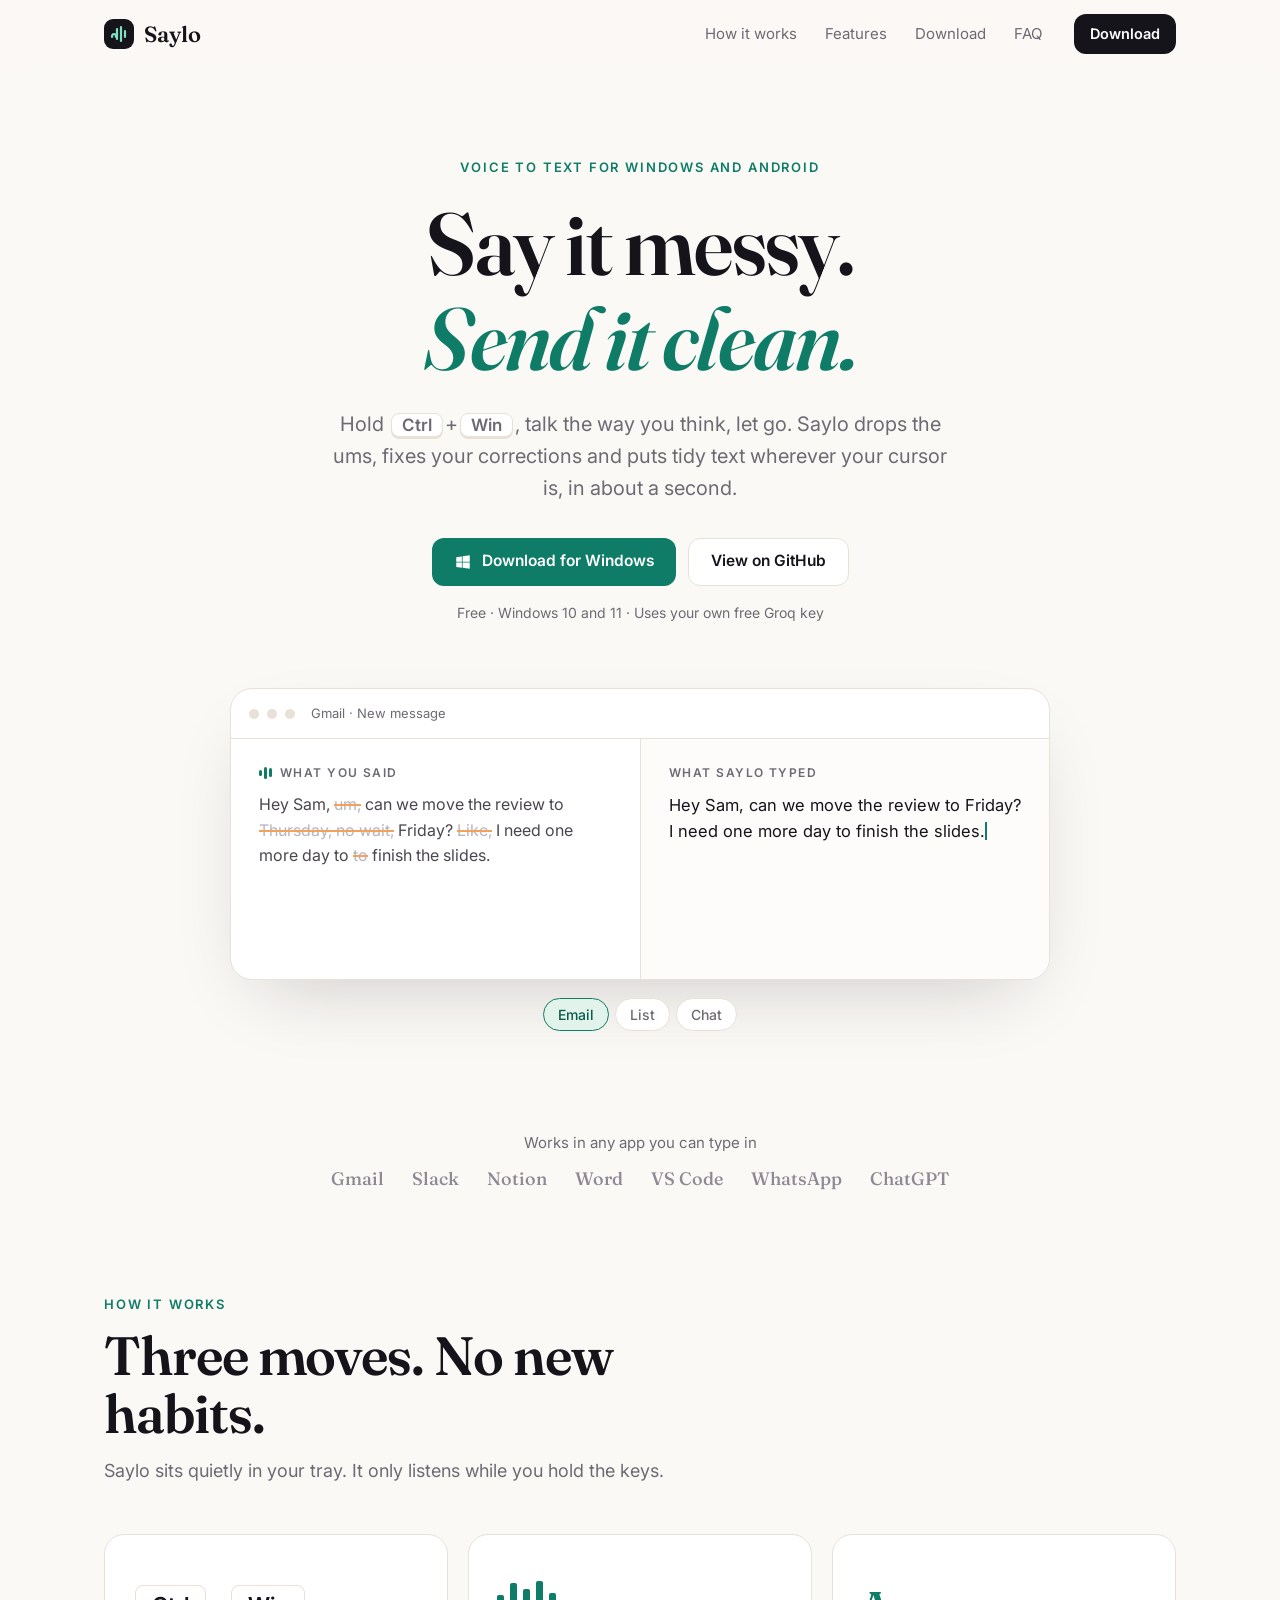
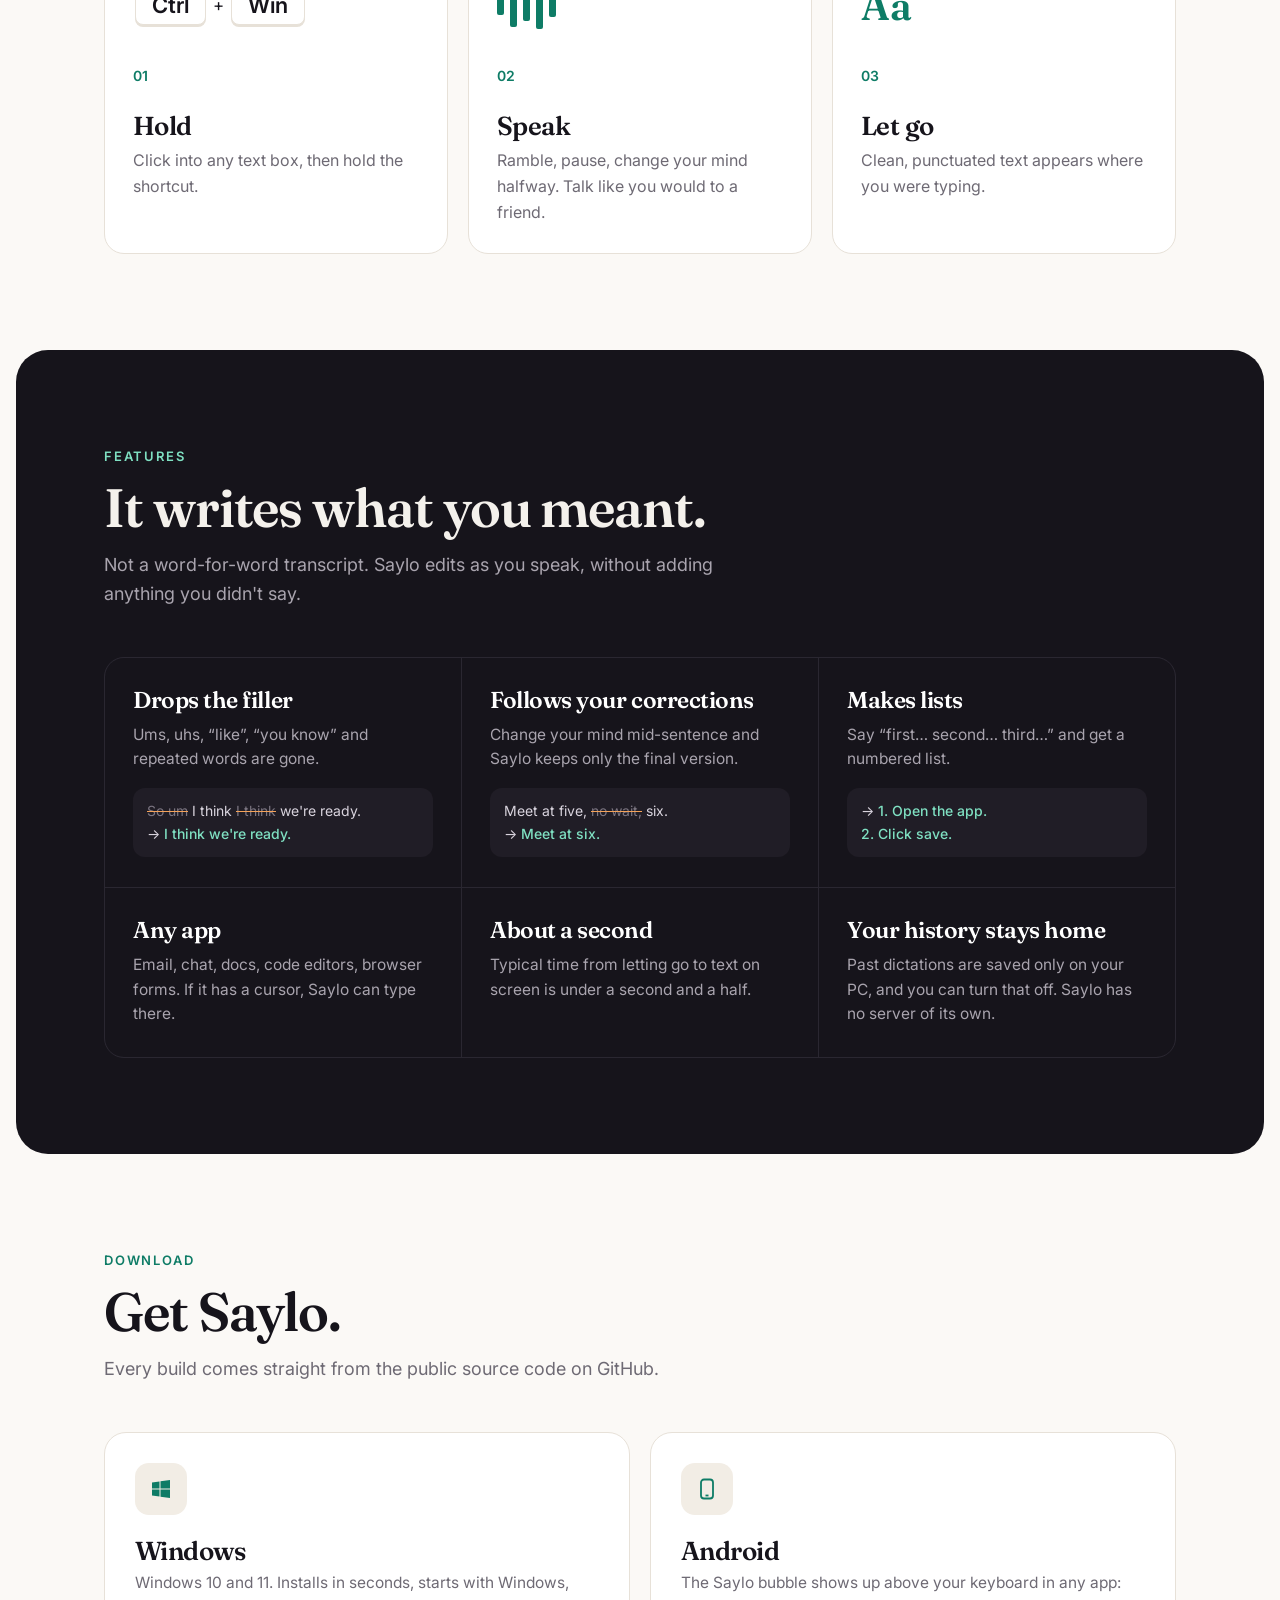
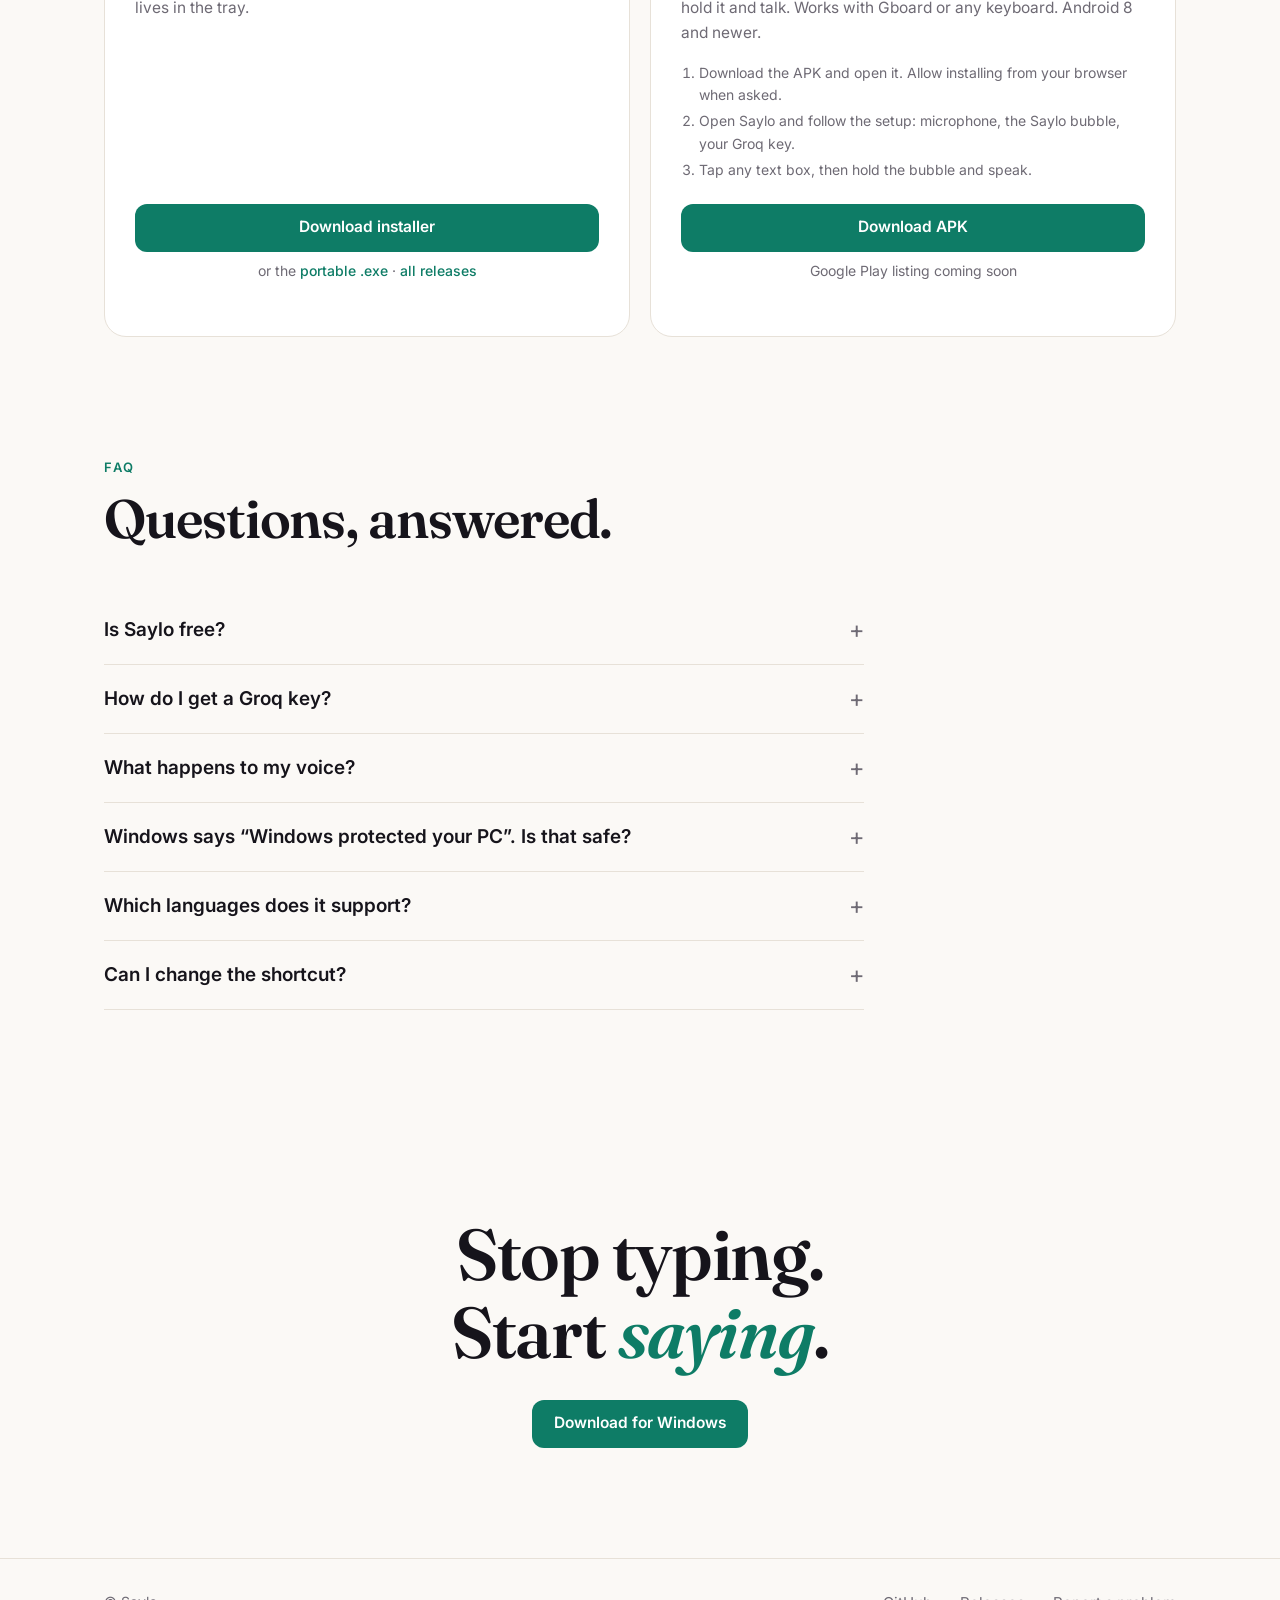
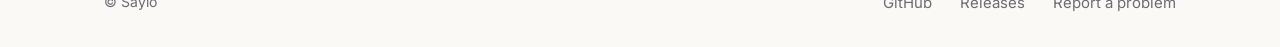
==== commit e25f7c33: "Android: Saylo bubble, new onboarding and app, Windows features - The Saylo bubble: an accessibility" ====
--- a/site/index.html
+++ b/site/index.html
@@ -221,11 +221,11 @@
       </div>
       <div class="plat reveal">
         <div class="ic"><svg width="24" height="24" viewBox="0 0 24 24" fill="none" stroke="#0E7C66" stroke-width="1.8" aria-hidden="true"><rect x="6" y="2.5" width="12" height="19" rx="3"/><path d="M10.5 18.5h3"/></svg></div>
-        <h3>Android</h3><p>A voice keyboard: hold the mic in any app on your phone. Android 8 and newer.</p>
+        <h3>Android</h3><p>The Saylo bubble shows up above your keyboard in any app: hold it and talk. Works with Gboard or any keyboard. Android 8 and newer.</p>
         <ol class="install">
           <li>Download the APK and open it. Allow installing from your browser when asked.</li>
-          <li>Open Saylo: add your Groq key and allow the microphone.</li>
-          <li>Turn on the Saylo keyboard, then switch to it in any app.</li>
+          <li>Open Saylo and follow the setup: microphone, the Saylo bubble, your Groq key.</li>
+          <li>Tap any text box, then hold the bubble and speak.</li>
         </ol>
         <div class="acts">
           <a class="btn green" style="justify-content:center" href="https://github.com/Mitovoid-AI/saylo/releases/latest/download/saylo-android.apk">Download APK</a>
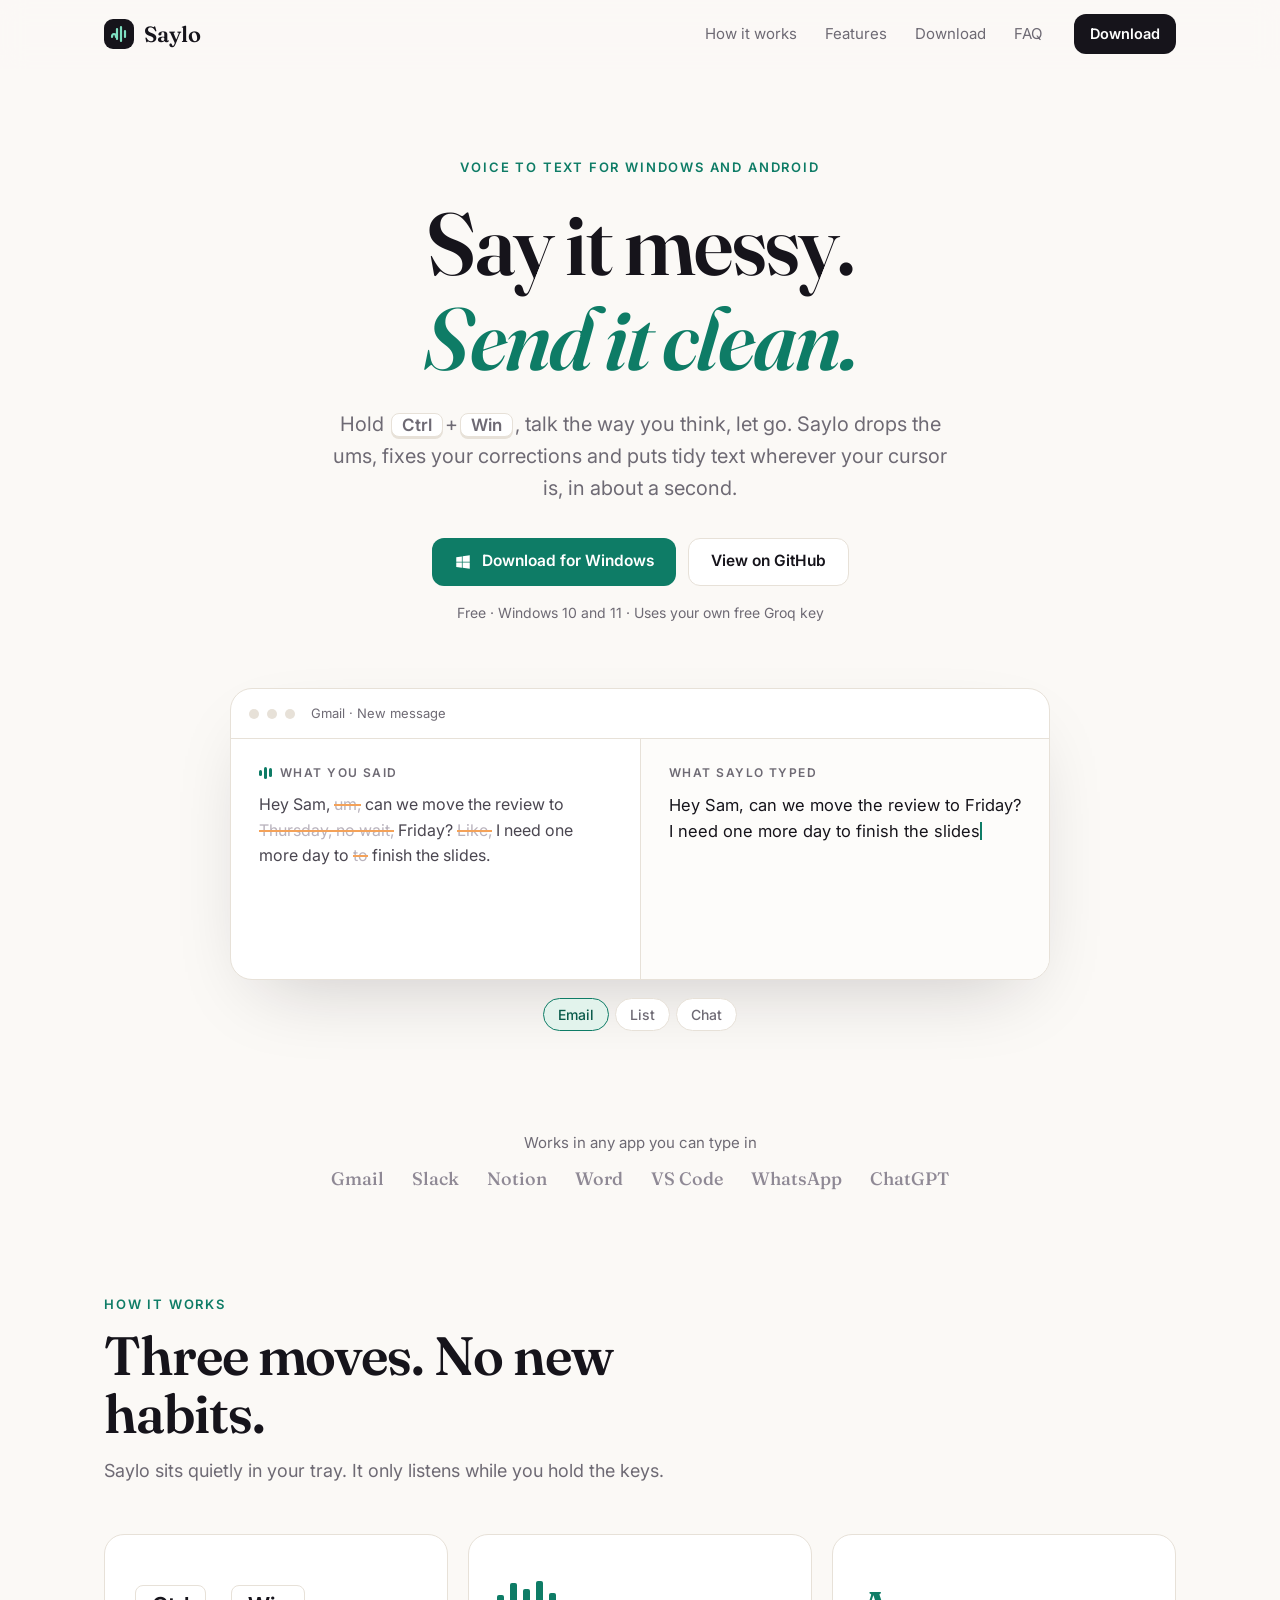
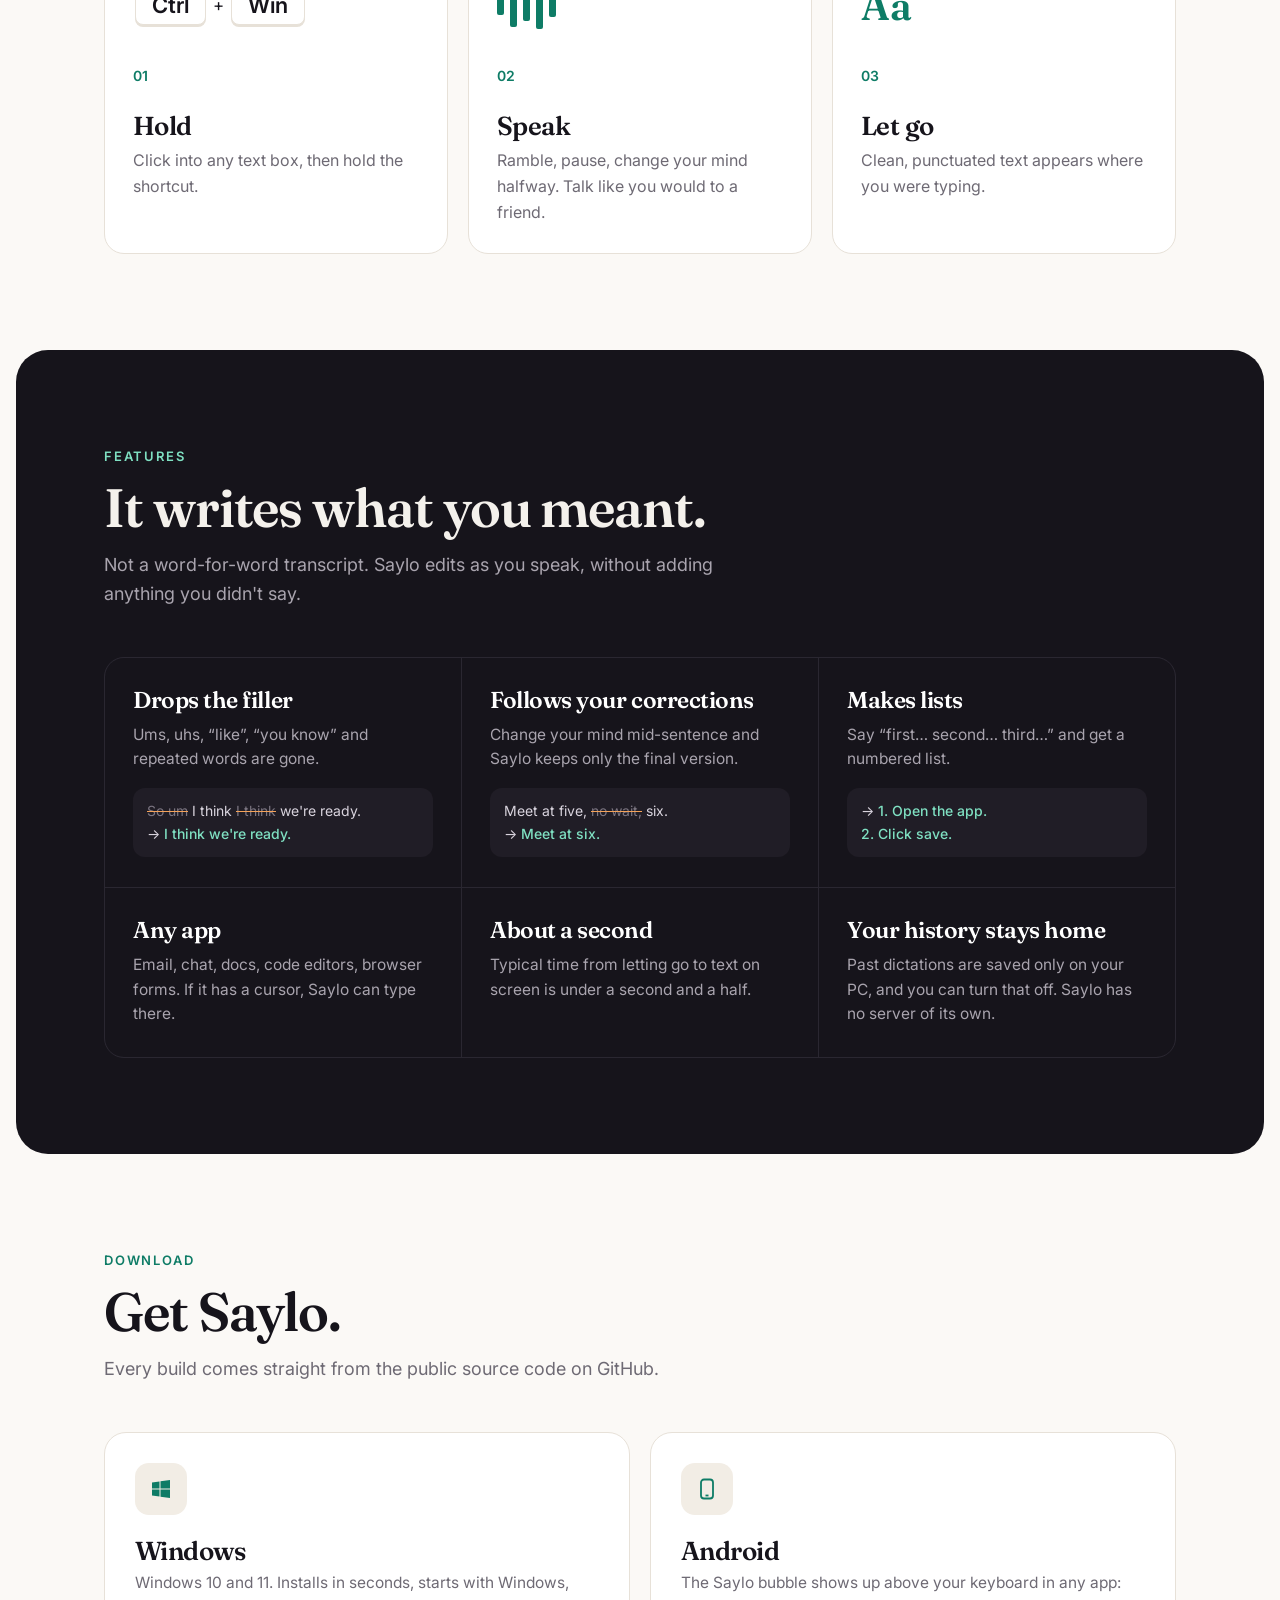
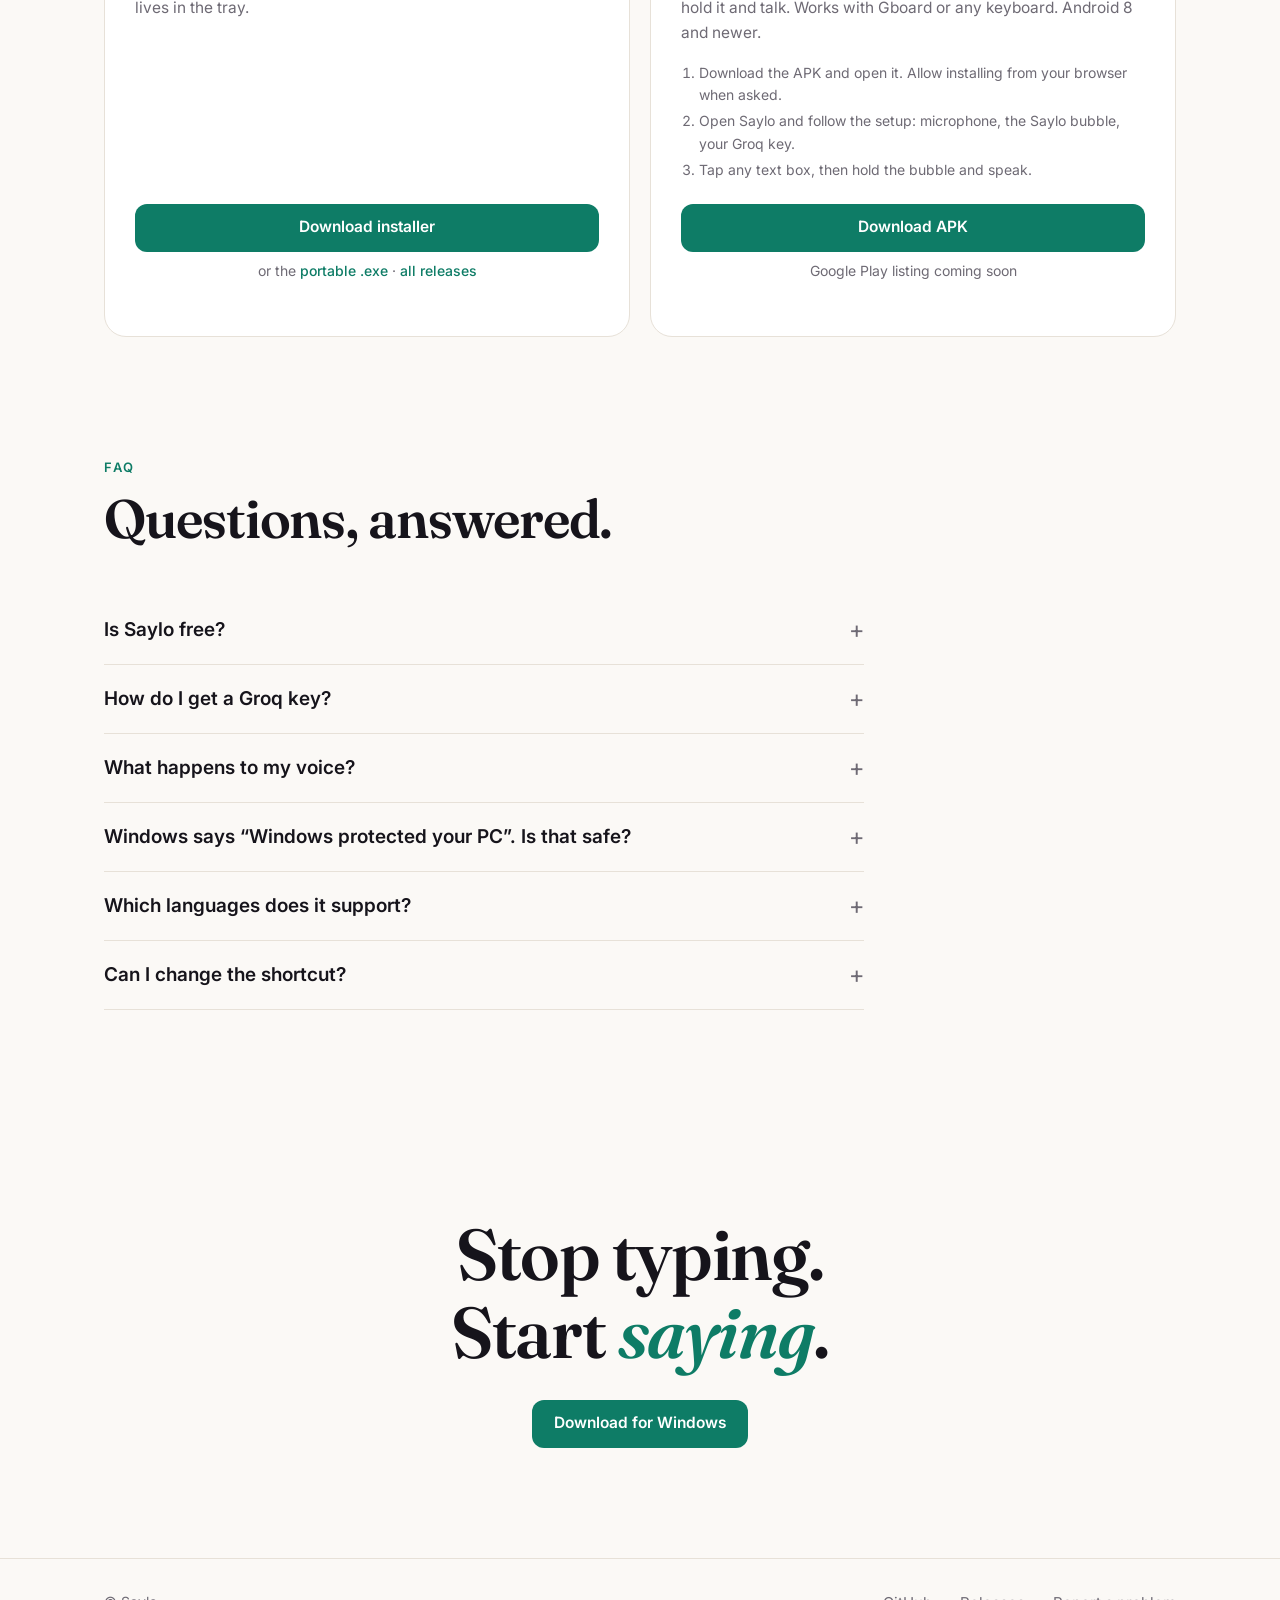
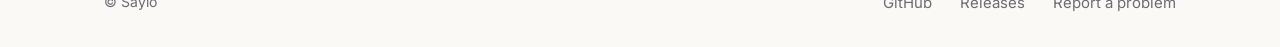
==== commit a93744b8: "Merge ee3a973f578c64c4e7a736893c5d3872e4206913 into e25f7c333f271098dc86d450e44f714e0b372764" ====
--- a/site/index.html
+++ b/site/index.html
@@ -302,5 +302,9 @@
   const nav = document.getElementById("nav");
   addEventListener("scroll", () => nav.classList.toggle("scrolled", scrollY > 8), {passive: true});
 </script>
+<script>
+  window.va = window.va || function () { (window.vaq = window.vaq || []).push(arguments); };
+</script>
+<script defer src="/_vercel/insights/script.js"></script>
 </body>
 </html>
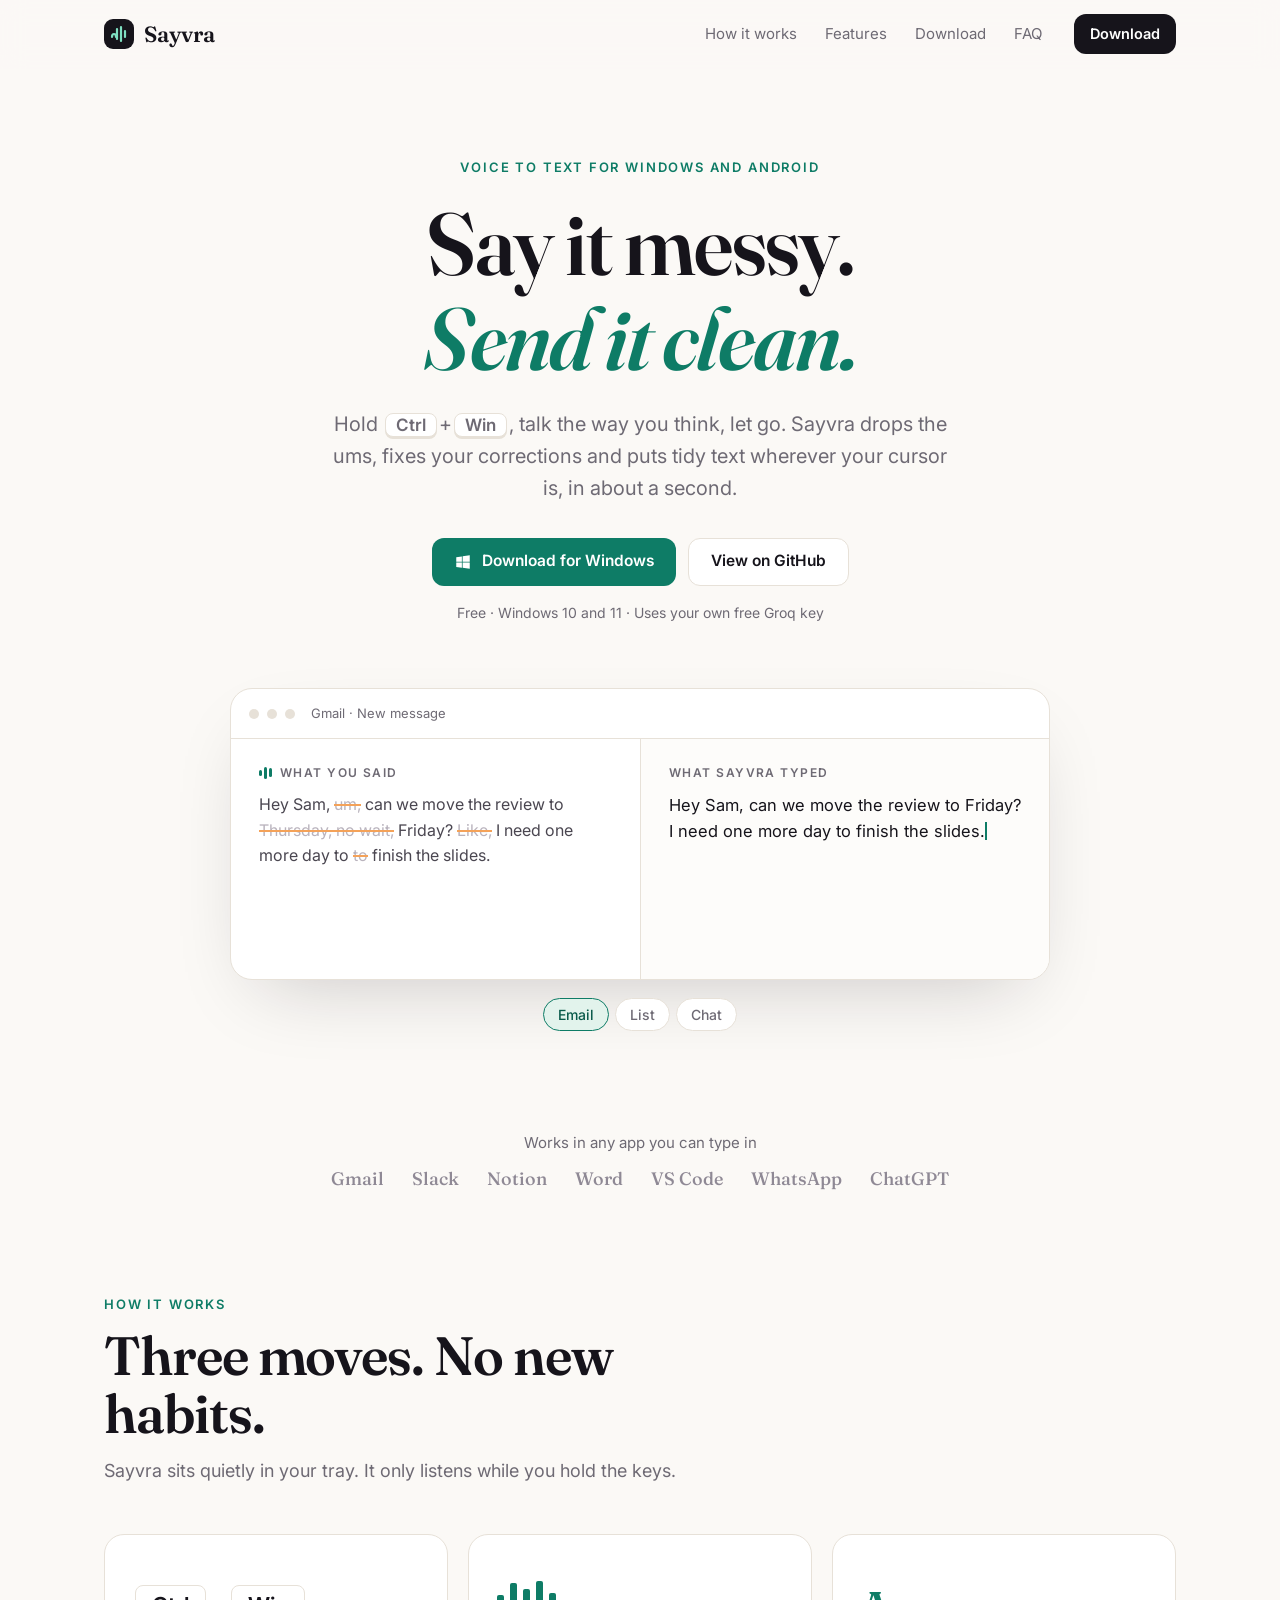
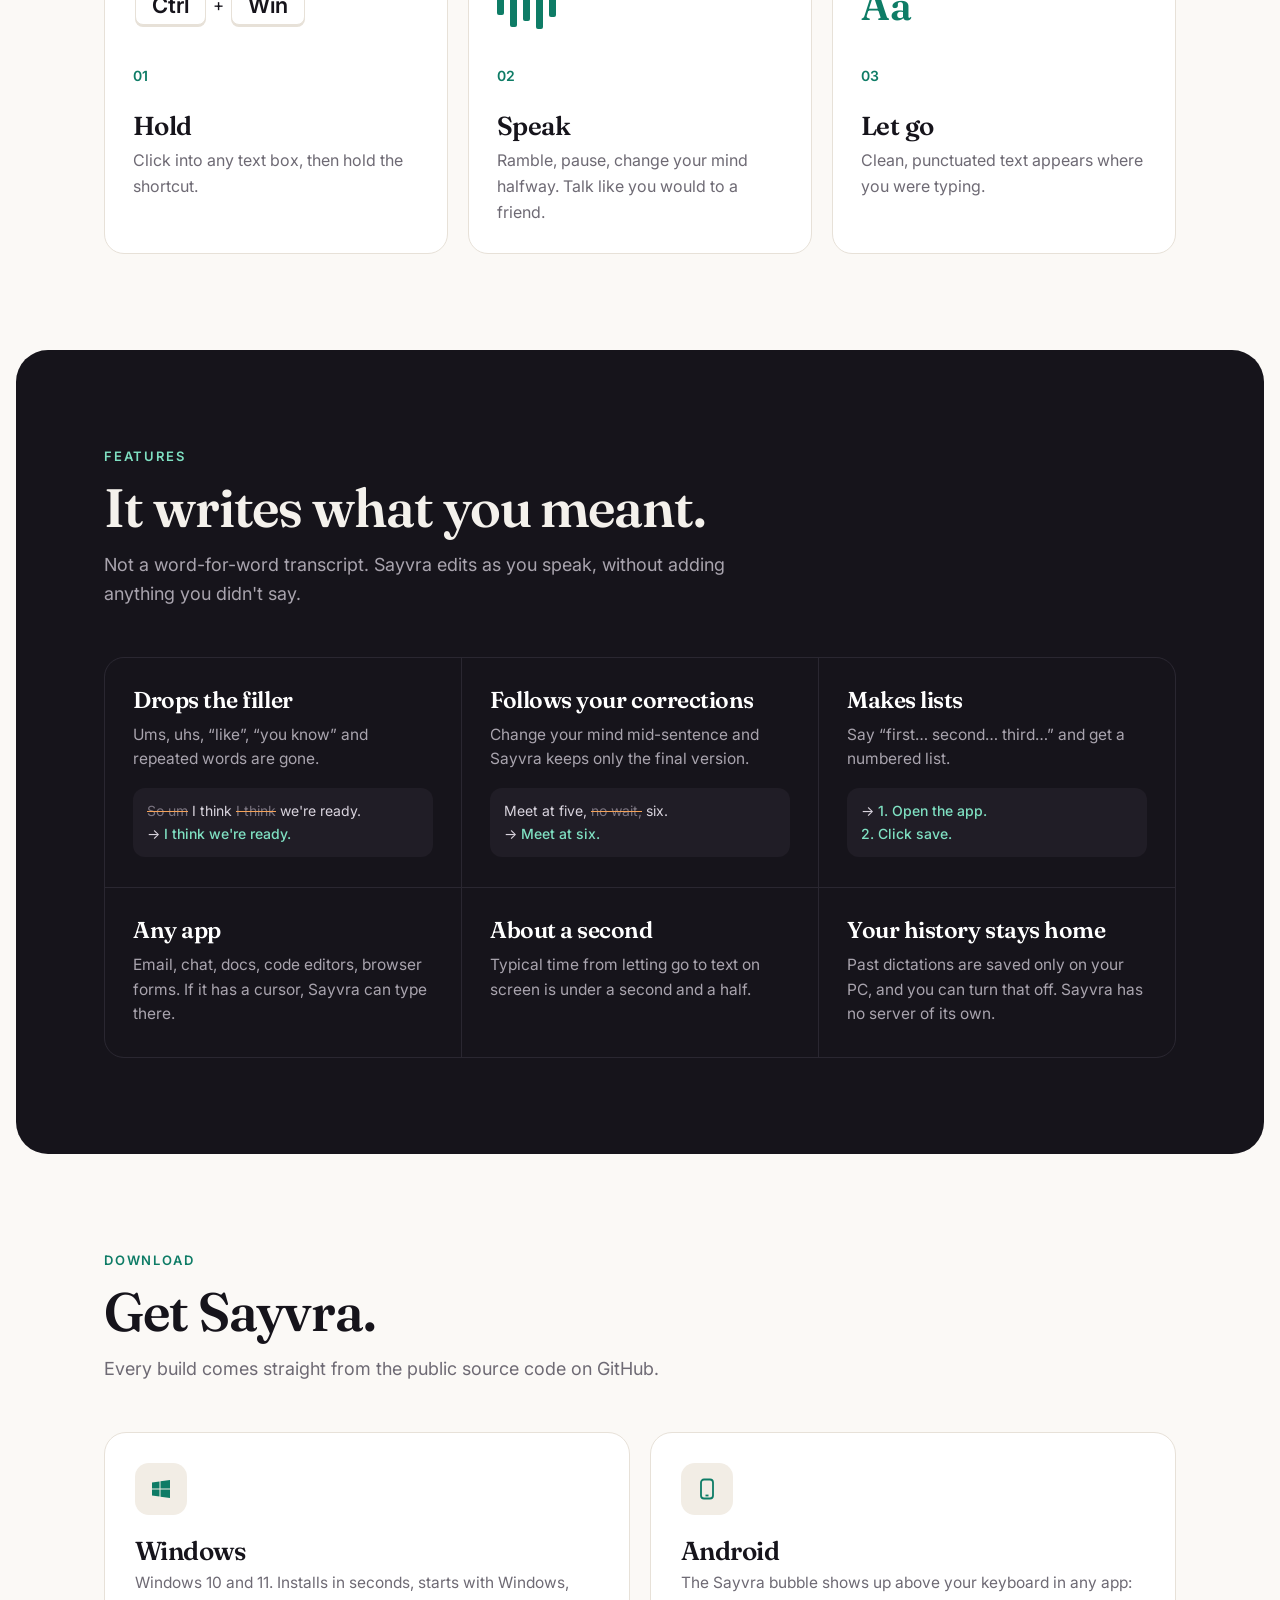
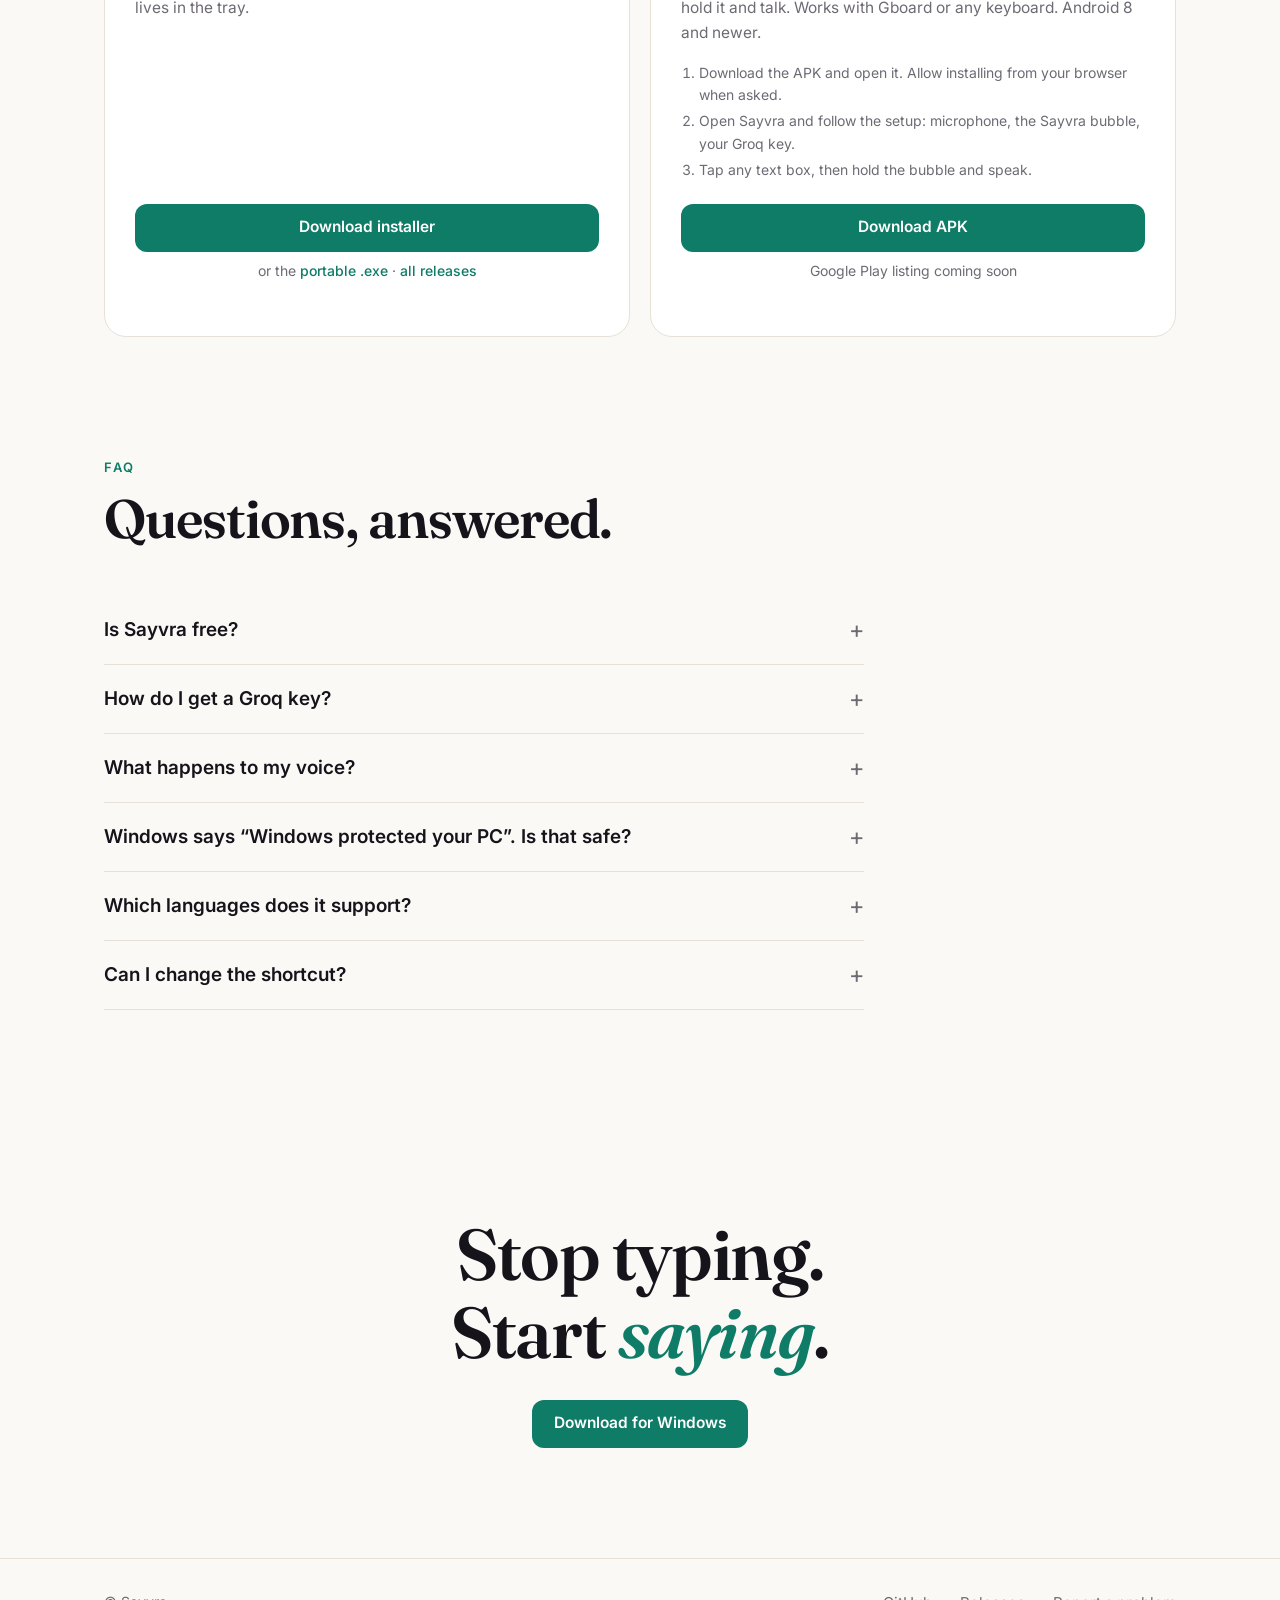
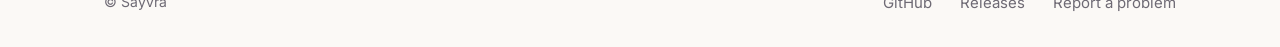
==== commit 92c38d96: "Rename Saylo to Sayvra (bridge release) Another AI app already uses the Saylo name. Everything users" ====
--- a/site/index.html
+++ b/site/index.html
@@ -3,8 +3,8 @@
 <head>
 <meta charset="utf-8">
 <meta name="viewport" content="width=device-width, initial-scale=1">
-<title>Saylo · Say it messy, send it clean</title>
-<meta name="description" content="Saylo turns how you talk into clean, ready-to-send text in any app. Hold Ctrl + Win, speak, let go.">
+<title>Sayvra · Say it messy, send it clean</title>
+<meta name="description" content="Sayvra turns how you talk into clean, ready-to-send text in any app. Hold Ctrl + Win, speak, let go.">
 <link rel="icon" href="data:image/svg+xml,%3Csvg xmlns='http://www.w3.org/2000/svg' viewBox='0 0 30 30'%3E%3Crect width='30' height='30' rx='9' fill='%2316141B'/%3E%3Cpath d='M8 18c0-2 1-3 2-3s2 1 2 3M13 20V10M17 22V8M21 18v-6' stroke='%237FE0C2' stroke-width='2.2' stroke-linecap='round' fill='none'/%3E%3C/svg%3E">
 <link rel="preconnect" href="https://fonts.googleapis.com">
 <link rel="preconnect" href="https://fonts.gstatic.com" crossorigin>
@@ -148,7 +148,7 @@
 <body>
 <nav id="nav">
   <div class="wrap">
-    <a class="brand" href="#"><svg width="30" height="30" viewBox="0 0 30 30" aria-hidden="true"><rect width="30" height="30" rx="9" fill="#16141B"/><path d="M8 18c0-2 1-3 2-3s2 1 2 3M13 20V10M17 22V8M21 18v-6" stroke="#7FE0C2" stroke-width="2.2" stroke-linecap="round" fill="none"/></svg>Saylo</a>
+    <a class="brand" href="#"><svg width="30" height="30" viewBox="0 0 30 30" aria-hidden="true"><rect width="30" height="30" rx="9" fill="#16141B"/><path d="M8 18c0-2 1-3 2-3s2 1 2 3M13 20V10M17 22V8M21 18v-6" stroke="#7FE0C2" stroke-width="2.2" stroke-linecap="round" fill="none"/></svg>Sayvra</a>
     <div class="links"><a href="#how">How it works</a><a href="#features">Features</a><a href="#download">Download</a><a href="#faq">FAQ</a></div>
     <a class="btn dark sm" href="#download">Download</a>
   </div>
@@ -158,20 +158,20 @@
   <div class="wrap">
     <div class="eyebrow">Voice to text for Windows and Android</div>
     <h1>Say it messy.<br><em>Send it clean.</em></h1>
-    <p class="lead">Hold <span class="kbd">Ctrl</span>+<span class="kbd">Win</span>, talk the way you think, let go. Saylo drops the ums, fixes your corrections and puts tidy text wherever your cursor is, in about a second.</p>
+    <p class="lead">Hold <span class="kbd">Ctrl</span>+<span class="kbd">Win</span>, talk the way you think, let go. Sayvra drops the ums, fixes your corrections and puts tidy text wherever your cursor is, in about a second.</p>
     <div class="ctas">
-      <a class="btn green" href="https://github.com/Mitovoid-AI/saylo/releases/latest/download/Saylo-Setup.exe">
+      <a class="btn green" href="https://github.com/Mitovoid-AI/saylo/releases/latest/download/Sayvra-Setup.exe">
         <svg width="18" height="18" viewBox="0 0 24 24" fill="currentColor" aria-hidden="true"><path d="M3 5.5 10.5 4.5v7H3zM11.5 4.3 21 3v8.5h-9.5zM3 12.5h7.5v7L3 18.5zM11.5 12.5H21V21l-9.5-1.3z"/></svg>
         Download for Windows</a>
       <a class="btn line" href="https://github.com/Mitovoid-AI/saylo">View on GitHub</a>
     </div>
     <p class="meta">Free · Windows 10 and 11 · Uses your own free Groq key</p>
 
-    <div class="demo reveal" aria-label="Example of Saylo cleaning up speech">
+    <div class="demo reveal" aria-label="Example of Sayvra cleaning up speech">
       <div class="demo-bar"><i></i><i></i><i></i><span id="demoApp">Gmail · New message</span></div>
       <div class="demo-body">
         <div class="pane"><h4><span class="rec"><b></b><b></b><b></b></span> What you said</h4><p class="said" id="said"></p></div>
-        <div class="pane"><h4>What Saylo typed</h4><p class="clean"><span id="clean"></span><span class="caret"></span></p></div>
+        <div class="pane"><h4>What Sayvra typed</h4><p class="clean"><span id="clean"></span><span class="caret"></span></p></div>
       </div>
     </div>
     <div class="tabs" id="tabs"></div>
@@ -184,7 +184,7 @@
 
 <section id="how">
   <div class="wrap">
-    <div class="head reveal"><div class="eyebrow">How it works</div><h2>Three moves. No new habits.</h2><p>Saylo sits quietly in your tray. It only listens while you hold the keys.</p></div>
+    <div class="head reveal"><div class="eyebrow">How it works</div><h2>Three moves. No new habits.</h2><p>Sayvra sits quietly in your tray. It only listens while you hold the keys.</p></div>
     <div class="steps">
       <div class="step reveal"><div class="vis"><span class="kbd" style="font-size:22px;padding:6px 16px">Ctrl</span>&nbsp;+&nbsp;<span class="kbd" style="font-size:22px;padding:6px 16px">Win</span></div><div class="n">01</div><h3>Hold</h3><p>Click into any text box, then hold the shortcut.</p></div>
       <div class="step reveal"><div class="vis"><span class="rec" style="height:48px;gap:6px"><b style="width:7px;height:20px"></b><b style="width:7px;height:44px"></b><b style="width:7px;height:32px"></b><b style="width:7px;height:48px;animation-delay:.36s"></b><b style="width:7px;height:24px;animation-delay:.48s"></b></span></div><div class="n">02</div><h3>Speak</h3><p>Ramble, pause, change your mind halfway. Talk like you would to a friend.</p></div>
@@ -195,40 +195,40 @@
 
 <section id="features" class="dark-band">
   <div class="wrap">
-    <div class="head reveal"><div class="eyebrow">Features</div><h2>It writes what you meant.</h2><p>Not a word-for-word transcript. Saylo edits as you speak, without adding anything you didn't say.</p></div>
+    <div class="head reveal"><div class="eyebrow">Features</div><h2>It writes what you meant.</h2><p>Not a word-for-word transcript. Sayvra edits as you speak, without adding anything you didn't say.</p></div>
     <div class="grid reveal">
       <div class="feat"><h3>Drops the filler</h3><p>Ums, uhs, “like”, “you know” and repeated words are gone.</p><div class="ex"><s>So um</s> I think <s>I think</s> we're ready.<br>→ <b>I think we're ready.</b></div></div>
-      <div class="feat"><h3>Follows your corrections</h3><p>Change your mind mid-sentence and Saylo keeps only the final version.</p><div class="ex">Meet at five, <s>no wait,</s> six.<br>→ <b>Meet at six.</b></div></div>
+      <div class="feat"><h3>Follows your corrections</h3><p>Change your mind mid-sentence and Sayvra keeps only the final version.</p><div class="ex">Meet at five, <s>no wait,</s> six.<br>→ <b>Meet at six.</b></div></div>
       <div class="feat"><h3>Makes lists</h3><p>Say “first… second… third…” and get a numbered list.</p><div class="ex">→ <b>1. Open the app.<br>2. Click save.</b></div></div>
-      <div class="feat"><h3>Any app</h3><p>Email, chat, docs, code editors, browser forms. If it has a cursor, Saylo can type there.</p></div>
+      <div class="feat"><h3>Any app</h3><p>Email, chat, docs, code editors, browser forms. If it has a cursor, Sayvra can type there.</p></div>
       <div class="feat"><h3>About a second</h3><p>Typical time from letting go to text on screen is under a second and a half.</p></div>
-      <div class="feat"><h3>Your history stays home</h3><p>Past dictations are saved only on your PC, and you can turn that off. Saylo has no server of its own.</p></div>
+      <div class="feat"><h3>Your history stays home</h3><p>Past dictations are saved only on your PC, and you can turn that off. Sayvra has no server of its own.</p></div>
     </div>
   </div>
 </section>
 
 <section id="download">
   <div class="wrap">
-    <div class="head reveal"><div class="eyebrow">Download</div><h2>Get Saylo.</h2><p>Every build comes straight from the public source code on GitHub.</p></div>
+    <div class="head reveal"><div class="eyebrow">Download</div><h2>Get Sayvra.</h2><p>Every build comes straight from the public source code on GitHub.</p></div>
     <div class="plats">
       <div class="plat reveal">
         <div class="ic"><svg width="24" height="24" viewBox="0 0 24 24" fill="#0E7C66" aria-hidden="true"><path d="M3 5.5 10.5 4.5v7H3zM11.5 4.3 21 3v8.5h-9.5zM3 12.5h7.5v7L3 18.5zM11.5 12.5H21V21l-9.5-1.3z"/></svg></div>
         <h3>Windows</h3><p>Windows 10 and 11. Installs in seconds, starts with Windows, lives in the tray.</p>
         <div class="acts">
-          <a class="btn green" style="justify-content:center" href="https://github.com/Mitovoid-AI/saylo/releases/latest/download/Saylo-Setup.exe">Download installer</a>
-          <p class="alt">or the <a href="https://github.com/Mitovoid-AI/saylo/releases/latest/download/Saylo.exe">portable .exe</a> · <a href="https://github.com/Mitovoid-AI/saylo/releases">all releases</a></p>
+          <a class="btn green" style="justify-content:center" href="https://github.com/Mitovoid-AI/saylo/releases/latest/download/Sayvra-Setup.exe">Download installer</a>
+          <p class="alt">or the <a href="https://github.com/Mitovoid-AI/saylo/releases/latest/download/Sayvra.exe">portable .exe</a> · <a href="https://github.com/Mitovoid-AI/saylo/releases">all releases</a></p>
         </div>
       </div>
       <div class="plat reveal">
         <div class="ic"><svg width="24" height="24" viewBox="0 0 24 24" fill="none" stroke="#0E7C66" stroke-width="1.8" aria-hidden="true"><rect x="6" y="2.5" width="12" height="19" rx="3"/><path d="M10.5 18.5h3"/></svg></div>
-        <h3>Android</h3><p>The Saylo bubble shows up above your keyboard in any app: hold it and talk. Works with Gboard or any keyboard. Android 8 and newer.</p>
+        <h3>Android</h3><p>The Sayvra bubble shows up above your keyboard in any app: hold it and talk. Works with Gboard or any keyboard. Android 8 and newer.</p>
         <ol class="install">
           <li>Download the APK and open it. Allow installing from your browser when asked.</li>
-          <li>Open Saylo and follow the setup: microphone, the Saylo bubble, your Groq key.</li>
+          <li>Open Sayvra and follow the setup: microphone, the Sayvra bubble, your Groq key.</li>
           <li>Tap any text box, then hold the bubble and speak.</li>
         </ol>
         <div class="acts">
-          <a class="btn green" style="justify-content:center" href="https://github.com/Mitovoid-AI/saylo/releases/latest/download/saylo-android.apk">Download APK</a>
+          <a class="btn green" style="justify-content:center" href="https://github.com/Mitovoid-AI/saylo/releases/latest/download/sayvra-android.apk">Download APK</a>
           <p class="alt">Google Play listing coming soon</p>
         </div>
       </div>
@@ -240,9 +240,9 @@
   <div class="wrap">
     <div class="head reveal"><div class="eyebrow">FAQ</div><h2>Questions, answered.</h2></div>
     <div class="faq">
-      <details><summary>Is Saylo free?</summary><p>Yes. Saylo uses Groq's speech and language models, and you plug in your own Groq API key, which is free for personal use within Groq's limits. A paid version that needs no key is coming in the next update.</p></details>
-      <details><summary>How do I get a Groq key?</summary><p>Sign in at <a href="https://console.groq.com/keys" rel="noopener">console.groq.com/keys</a>, click “Create API Key” and paste it into Saylo during setup. It takes about a minute. The key is stored only on your computer.</p></details>
-      <details><summary>What happens to my voice?</summary><p>Saylo records only while you hold the shortcut. The clip goes directly from your PC to Groq to be turned into text and cleaned up; Saylo has no server in between. Your history (the text, plus each recording for 30 days so you can replay it) is kept on your PC only, and you can switch it off or delete it.</p></details>
+      <details><summary>Is Sayvra free?</summary><p>Yes. Sayvra uses Groq's speech and language models, and you plug in your own Groq API key, which is free for personal use within Groq's limits. A paid version that needs no key is coming in the next update.</p></details>
+      <details><summary>How do I get a Groq key?</summary><p>Sign in at <a href="https://console.groq.com/keys" rel="noopener">console.groq.com/keys</a>, click “Create API Key” and paste it into Sayvra during setup. It takes about a minute. The key is stored only on your computer.</p></details>
+      <details><summary>What happens to my voice?</summary><p>Sayvra records only while you hold the shortcut. The clip goes directly from your PC to Groq to be turned into text and cleaned up; Sayvra has no server in between. Your history (the text, plus each recording for 30 days so you can replay it) is kept on your PC only, and you can switch it off or delete it.</p></details>
       <details><summary>Windows says “Windows protected your PC”. Is that safe?</summary><p>That warning appears for new apps that aren't code-signed yet. Click “More info”, then “Run anyway”. The installer is built automatically from the public code in the GitHub repository.</p></details>
       <details><summary>Which languages does it support?</summary><p>English for now.</p></details>
       <details><summary>Can I change the shortcut?</summary><p>Not yet. On Windows it's Ctrl + Win, held down while you speak.</p></details>
@@ -253,19 +253,19 @@
 <section class="final">
   <div class="wrap reveal">
     <h2>Stop typing.<br>Start <em style="color:var(--accent)">saying</em>.</h2>
-    <a class="btn green" href="https://github.com/Mitovoid-AI/saylo/releases/latest/download/Saylo-Setup.exe">Download for Windows</a>
+    <a class="btn green" href="https://github.com/Mitovoid-AI/saylo/releases/latest/download/Sayvra-Setup.exe">Download for Windows</a>
   </div>
 </section>
 
 <footer>
   <div class="wrap">
-    <span>© Saylo</span>
+    <span>© Sayvra</span>
     <div class="links" style="display:flex"><a href="https://github.com/Mitovoid-AI/saylo">GitHub</a><a href="https://github.com/Mitovoid-AI/saylo/releases">Releases</a><a href="https://github.com/Mitovoid-AI/saylo/issues">Report a problem</a></div>
   </div>
 </footer>
 
 <script>
-  // Hero demo: what was said (fillers struck through) and what Saylo typed, typed out letter by letter.
+  // Hero demo: what was said (fillers struck through) and what Sayvra typed, typed out letter by letter.
   const DEMOS = [
     {tab: "Email", app: "Gmail · New message",
      said: "Hey Sam, <s>um,</s> can we move the review to <s>Thursday, no wait,</s> Friday? <s>Like,</s> I need one more day to <s>to</s> finish the slides.",
@@ -302,9 +302,5 @@
   const nav = document.getElementById("nav");
   addEventListener("scroll", () => nav.classList.toggle("scrolled", scrollY > 8), {passive: true});
 </script>
-<script>
-  window.va = window.va || function () { (window.vaq = window.vaq || []).push(arguments); };
-</script>
-<script defer src="/_vercel/insights/script.js"></script>
 </body>
 </html>
